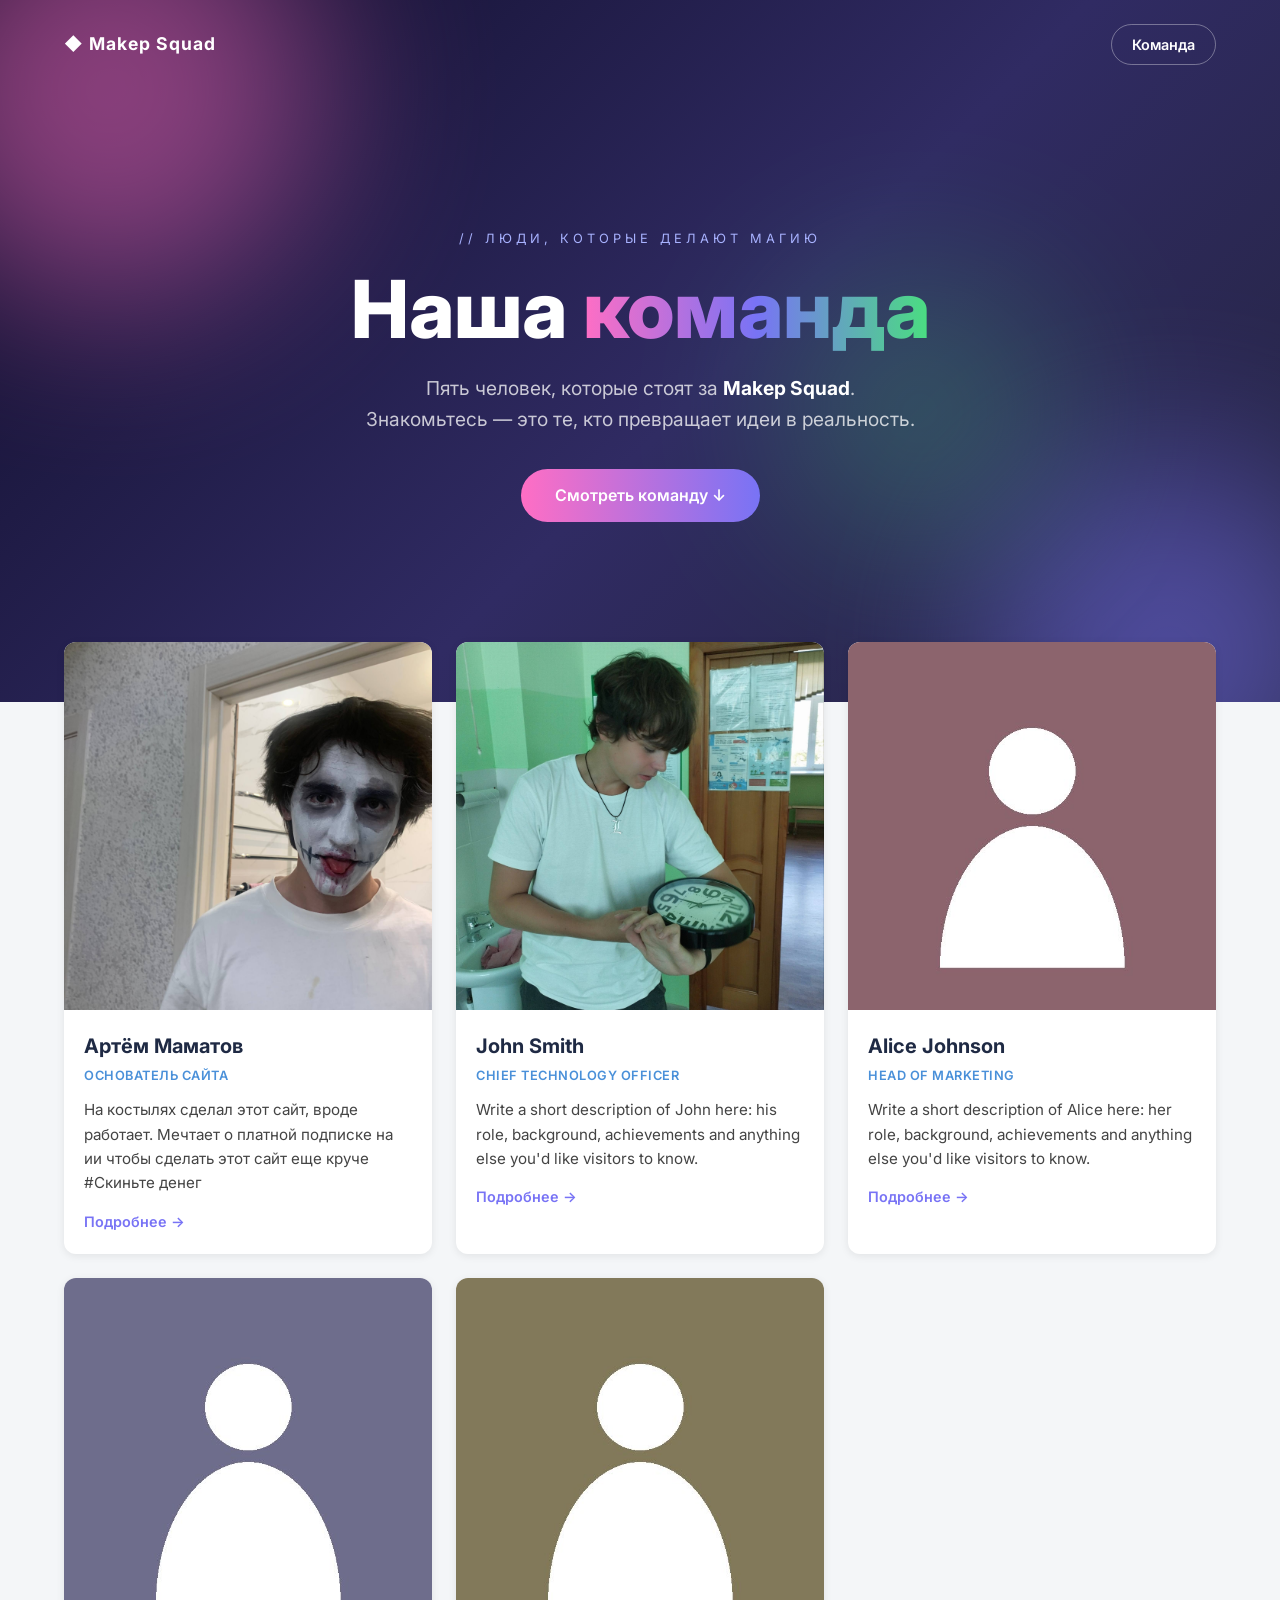
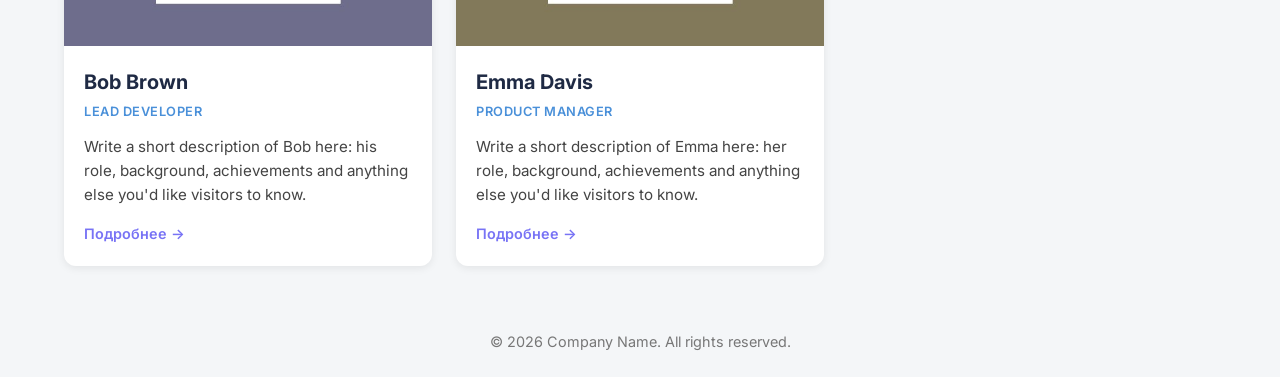
==== index.html @ 398e2180 "Update index.html" ====
<!DOCTYPE html>
<html lang="en">
<head>
  <meta charset="UTF-8" />
  <meta name="viewport" content="width=device-width, initial-scale=1.0" />

  <!-- EDIT: Page title shown in the browser tab -->
  <title>Our Team — MAKEP squad</title>
  <!-- /EDIT -->

  <!-- SEO & social-media preview (optional to edit) -->
  <meta name="description" content="Meet the team of Company Name — photos and descriptions of our 5 key people." />
  <meta property="og:title" content="Our Team — Company Name" />
  <meta property="og:description" content="Meet the team of Company Name." />
  <meta property="og:type" content="website" />
  <meta property="og:image" content="images/photo-1.jpg" />

  <!-- Modern web font (Inter) -->
  <link rel="preconnect" href="https://fonts.googleapis.com" />
  <link rel="preconnect" href="https://fonts.gstatic.com" crossorigin />
  <link href="https://fonts.googleapis.com/css2?family=Inter:wght@400;600;800&display=swap" rel="stylesheet" />

  <link rel="stylesheet" href="css/style.css" />
</head>
<body>

  <!-- ============================================================
       SITE HEADER (шапка сайта)
       ▼▼▼ EDIT HERE: logo, headings, tagline, buttons ▼▼▼
       ============================================================ -->
  <header class="hero">
    <nav class="hero-nav">
      <!-- EDIT: Logo text (short company name) -->
      <span class="logo">◆ <!-- EDIT: Logo -->Makep Squad<!-- /EDIT --></span>
      <!-- /EDIT -->
      <a class="hero-btn hero-btn-ghost" href="#team">Команда</a>
    </nav>

    <div class="hero-inner">
      <!-- EDIT: Small label above the title -->
      <p class="hero-kicker">// ЛЮДИ, КОТОРЫЕ ДЕЛАЮТ МАГИЮ</p>
      <!-- /EDIT -->

      <!-- EDIT: Main heading. Wrap a word in <em> for the gradient accent -->
      <h1 class="hero-title">Наша <em>команда</em></h1>
      <!-- /EDIT -->

      <!-- EDIT: Subtitle / tagline -->
      <p class="hero-subtitle">
        Пять человек, которые стоят за&nbsp;<strong><!-- EDIT: Company name -->Makep Squad<!-- /EDIT --></strong>.
        Знакомьтесь&nbsp;— это те, кто превращает идеи в&nbsp;реальность.
      </p>
      <!-- /EDIT -->

      <!-- EDIT: Button text and link (link "#team" scrolls to the cards) -->
      <a class="hero-btn" href="#team">Смотреть команду ↓</a>
      <!-- /EDIT -->
    </div>

    <!-- Decorative glow blobs (purely visual, safe to delete) -->
    <div class="blob blob-1"></div>
    <div class="blob blob-2"></div>
    <div class="blob blob-3"></div>
  </header>
  <!-- ▲▲▲ END OF EDITABLE AREA — HEADER ▲▲▲ -->

  <main class="team-grid" id="team">

    <!-- ============================================================
         PERSON CARD 1
         ▼▼▼ EDIT HERE: replace photo + text below ▼▼▼
         ============================================================ -->
    <a class="person-card card-link" href="team/person-1.html">
      <div class="photo-slot">
        <!-- EDIT: Replace the placeholder image path with your photo,
             e.g. src="images/jane.jpg". Keep it inside the images/ folder. -->
        <img src="images/ya.jpg" alt="Photo of artem" />
        <!-- /EDIT -->
      </div>
      <div class="info-slot">
        <!-- EDIT: Name -->
        <h2 class="name">Артём Маматов</h2>
        <!-- /EDIT -->
        <!-- EDIT: Job title -->
        <p class="role">Основатель сайта</p>
        <!-- /EDIT -->
        <!-- EDIT: Description (a few sentences about this person) -->
        <p class="description">
          На костылях сделал этот сайт, вроде работает. Мечтает о платной подписке на ии чтобы сделать этот сайт еще круче #Скиньте денег
        </p>
        <!-- /EDIT -->
        <span class="card-more">Подробнее →</span>
      </div>
    </a>
    <!-- ▲▲▲ END OF EDITABLE AREA — PERSON 1 ▲▲▲ -->

    <!-- ============================================================
         PERSON CARD 2
         ▼▼▼ EDIT HERE: replace photo + text below ▼▼▼
         ============================================================ -->
    <a class="person-card card-link" href="team/person-2.html">
      <div class="photo-slot">
        <!-- EDIT: Replace with your photo, e.g. src="images/john.jpg" -->
        <img src="images/mat.jpg" alt="Photo of Matvei" />
        <!-- /EDIT -->
      </div>
      <div class="info-slot">
        <!-- EDIT: Name -->
        <h2 class="name">John Smith</h2>
        <!-- /EDIT -->
        <!-- EDIT: Job title -->
        <p class="role">Chief Technology Officer</p>
        <!-- /EDIT -->
        <!-- EDIT: Description -->
        <p class="description">
          Write a short description of John here: his role, background,
          achievements and anything else you'd like visitors to know.
        </p>
        <!-- /EDIT -->
        <span class="card-more">Подробнее →</span>
      </div>
    </a>
    <!-- ▲▲▲ END OF EDITABLE AREA — PERSON 2 ▲▲▲ -->

    <!-- ============================================================
         PERSON CARD 3
         ▼▼▼ EDIT HERE: replace photo + text below ▼▼▼
         ============================================================ -->
    <a class="person-card card-link" href="team/person-3.html">
      <div class="photo-slot">
        <!-- EDIT: Replace with your photo, e.g. src="images/alice.jpg" -->
        <img src="images/photo-3.jpg" alt="Photo of Alice Johnson" />
        <!-- /EDIT -->
      </div>
      <div class="info-slot">
        <!-- EDIT: Name -->
        <h2 class="name">Alice Johnson</h2>
        <!-- /EDIT -->
        <!-- EDIT: Job title -->
        <p class="role">Head of Marketing</p>
        <!-- /EDIT -->
        <!-- EDIT: Description -->
        <p class="description">
          Write a short description of Alice here: her role, background,
          achievements and anything else you'd like visitors to know.
        </p>
        <!-- /EDIT -->
        <span class="card-more">Подробнее →</span>
      </div>
    </a>
    <!-- ▲▲▲ END OF EDITABLE AREA — PERSON 3 ▲▲▲ -->

    <!-- ============================================================
         PERSON CARD 4
         ▼▼▼ EDIT HERE: replace photo + text below ▼▼▼
         ============================================================ -->
    <a class="person-card card-link" href="team/person-4.html">
      <div class="photo-slot">
        <!-- EDIT: Replace with your photo, e.g. src="images/bob.jpg" -->
        <img src="images/photo-4.jpg" alt="Photo of Bob Brown" />
        <!-- /EDIT -->
      </div>
      <div class="info-slot">
        <!-- EDIT: Name -->
        <h2 class="name">Bob Brown</h2>
        <!-- /EDIT -->
        <!-- EDIT: Job title -->
        <p class="role">Lead Developer</p>
        <!-- /EDIT -->
        <!-- EDIT: Description -->
        <p class="description">
          Write a short description of Bob here: his role, background,
          achievements and anything else you'd like visitors to know.
        </p>
        <!-- /EDIT -->
        <span class="card-more">Подробнее →</span>
      </div>
    </a>
    <!-- ▲▲▲ END OF EDITABLE AREA — PERSON 4 ▲▲▲ -->

    <!-- ============================================================
         PERSON CARD 5
         ▼▼▼ EDIT HERE: replace photo + text below ▼▼▼
         ============================================================ -->
    <a class="person-card card-link" href="team/person-5.html">
      <div class="photo-slot">
        <!-- EDIT: Replace with your photo, e.g. src="images/emma.jpg" -->
        <img src="images/photo-5.jpg" alt="Photo of Emma Davis" />
        <!-- /EDIT -->
      </div>
      <div class="info-slot">
        <!-- EDIT: Name -->
        <h2 class="name">Emma Davis</h2>
        <!-- /EDIT -->
        <!-- EDIT: Job title -->
        <p class="role">Product Manager</p>
        <!-- /EDIT -->
        <!-- EDIT: Description -->
        <p class="description">
          Write a short description of Emma here: her role, background,
          achievements and anything else you'd like visitors to know.
        </p>
        <!-- /EDIT -->
        <span class="card-more">Подробнее →</span>
      </div>
    </a>
    <!-- ▲▲▲ END OF EDITABLE AREA — PERSON 5 ▲▲▲ -->

  </main>

  <footer class="site-footer">
    <p>&copy; 2026 <!-- EDIT: Company name -->Company Name<!-- /EDIT -->. All rights reserved.</p>
  </footer>

</body>
</html>
---- css/style.css ----
/* ===========================================
   Team page skeleton — styles
   You usually don't need to edit this file
   to add your photos and descriptions.
   =========================================== */

* { box-sizing: border-box; margin: 0; padding: 0; }

body {
  font-family: "Inter", "Segoe UI", Arial, sans-serif;
  background: #f4f6f8;
  color: #222;
  line-height: 1.6;
}

/* ===========================================
   HERO HEADER — новая креативная шапка
   (градиентный фон, светящиеся пятна, анимация)
   ▼▼▼ EDIT COLORS HERE ▼▼▼
   =========================================== */

.hero {
  position: relative;
  overflow: hidden;
  min-height: 78vh;
  display: flex;
  flex-direction: column;
  background: linear-gradient(135deg, #0f0c29 0%, #302b63 55%, #24243e 100%);
  color: #fff;
}

/* Навигация сверху: логотип + кнопка */
.hero-nav {
  position: relative;
  z-index: 3;
  display: flex;
  justify-content: space-between;
  align-items: center;
  padding: 24px clamp(20px, 5vw, 64px);
}

.logo {
  font-weight: 700;
  font-size: 1.1rem;
  letter-spacing: 1px;
}

/* Центральный блок */
.hero-inner {
  position: relative;
  z-index: 3;
  flex: 1;
  display: flex;
  flex-direction: column;
  justify-content: center;
  align-items: center;
  text-align: center;
  padding: 40px 20px 80px;
  max-width: 820px;
  margin: 0 auto;
}

/* Маленькая надпись над заголовком */
.hero-kicker {
  font-size: 0.8rem;
  letter-spacing: 4px;
  text-transform: uppercase;
  color: #a8b2ff;
  margin-bottom: 18px;
  animation: fadeUp 0.8s ease both;
}

/* Главный заголовок с градиентным словом */
.hero-title {
  font-size: clamp(2.6rem, 8vw, 5rem);
  line-height: 1.05;
  font-weight: 800;
  margin-bottom: 22px;
  animation: fadeUp 0.8s 0.15s ease both;
}

.hero-title em {
  font-style: normal;
  background: linear-gradient(90deg, #ff6ec4, #7873f5, #4ade80);
  -webkit-background-clip: text;
  background-clip: text;
  color: transparent;
}

/* Подзаголовок */
.hero-subtitle {
  font-size: clamp(1rem, 2.5vw, 1.2rem);
  color: rgba(255, 255, 255, 0.75);
  max-width: 560px;
  margin-bottom: 34px;
  animation: fadeUp 0.8s 0.3s ease both;
}

.hero-subtitle strong { color: #fff; }

/* Кнопки */
.hero-btn {
  display: inline-block;
  padding: 14px 34px;
  border-radius: 999px;
  background: linear-gradient(90deg, #ff6ec4, #7873f5);
  color: #fff;
  text-decoration: none;
  font-weight: 600;
  transition: transform 0.2s ease, box-shadow 0.2s ease;
  animation: fadeUp 0.8s 0.45s ease both;
}

.hero-btn:hover {
  transform: translateY(-3px);
  box-shadow: 0 10px 30px rgba(120, 115, 245, 0.45);
}

.hero-btn-ghost {
  padding: 8px 20px;
  background: transparent;
  border: 1px solid rgba(255, 255, 255, 0.35);
  animation: none;
  font-size: 0.9rem;
}

.hero-btn-ghost:hover {
  box-shadow: none;
  border-color: #fff;
}

/* Светящиеся размытые пятна на фоне */
.blob {
  position: absolute;
  border-radius: 50%;
  filter: blur(90px);
  opacity: 0.5;
  z-index: 1;
  animation: float 9s ease-in-out infinite alternate;
}

.blob-1 { width: 420px; height: 420px; background: #ff6ec4; top: -120px; left: -100px; }
.blob-2 { width: 380px; height: 380px; background: #7873f5; bottom: -140px; right: -80px; animation-delay: -3s; }
.blob-3 { width: 260px; height: 260px; background: #4ade80; top: 40%; right: 18%; opacity: 0.28; animation-delay: -6s; }

@keyframes float {
  from { transform: translate(0, 0) scale(1); }
  to   { transform: translate(40px, -30px) scale(1.15); }
}

@keyframes fadeUp {
  from { opacity: 0; transform: translateY(24px); }
  to   { opacity: 1; transform: translateY(0); }
}

/* Плавная прокрутка по кнопке "Смотреть команду" */
html { scroll-behavior: smooth; }

/* ▲▲▲ END OF HEADER STYLES ▲▲▲ */

/* Сетка карточек. Отрицательный отступ сверху "наезжает" на шапку —
   так карточки выглядят как единый дизайн с hero-блоком */
.team-grid {
  display: grid;
  grid-template-columns: repeat(auto-fit, minmax(280px, 1fr));
  gap: 24px;
  max-width: 1200px;
  margin: -60px auto 40px;
  padding: 0 24px;
  position: relative;
  z-index: 4;
}
@media (max-width: 640px) {
  .team-grid { margin-top: 32px; }
}

.person-card {
  background: #fff;
  border-radius: 12px;
  overflow: hidden;
  box-shadow: 0 2px 8px rgba(0, 0, 0, 0.08);
  display: flex;
  flex-direction: column;
}

/* Photo area — your image will be cropped to a square automatically */
.photo-slot {
  width: 100%;
  aspect-ratio: 1 / 1;
  background: #dfe4ea;
}

.photo-slot img {
  width: 100%;
  height: 100%;
  object-fit: cover;
  display: block;
}

.info-slot { padding: 20px; }

.name { font-size: 1.25rem; color: #1f2a44; }

.role {
  font-weight: 600;
  color: #4a90d9;
  margin: 4px 0 12px;
  text-transform: uppercase;
  font-size: 0.8rem;
  letter-spacing: 0.5px;
}

.description { font-size: 0.95rem; color: #444; }

.site-footer {
  text-align: center;
  padding: 24px;
  color: #777;
  font-size: 0.9rem;
}

/* Smooth hover effect on cards */
.person-card { transition: transform 0.2s ease, box-shadow 0.2s ease; }
.person-card:hover {
  transform: translateY(-4px);
  box-shadow: 0 6px 18px rgba(0, 0, 0, 0.12);
}

/* Small screens: single column, tighter spacing */
@media (max-width: 480px) {
  .hero { min-height: 60vh; }
  .team-grid { gap: 16px; padding: 0 12px; margin: 24px auto; }
}

/* ============================================================
   CLICKABLE CARDS (main page)
   ============================================================ */
a.card-link { display: block; text-decoration: none; color: inherit; cursor: pointer; }
.card-more {
  display: inline-block;
  margin-top: 14px;
  font-weight: 600;
  font-size: 0.9rem;
  color: #7873f5;
}
a.card-link:hover .card-more { color: #ff6ec4; }

/* ============================================================
   PERSON SUBPAGES (team/person-N.html)
   ============================================================ */
.subpage { background: #f6f7fb; }

.sub-nav {
  display: flex;
  justify-content: space-between;
  align-items: center;
  padding: 18px 28px;
  background: rgba(15, 12, 41, 0.95);
}
.sub-nav .logo { color: #fff; font-weight: 800; letter-spacing: 0.5px; }
.sub-nav .hero-btn-ghost { padding: 8px 20px; font-size: 0.9rem; }

.person-hero {
  position: relative;
  overflow: hidden;
  color: #fff;
  padding: 70px 24px 90px;
  background: linear-gradient(135deg, #0f0c29 0%, #302b63 50%, #24243e 100%);
}
.person-hero-inner {
  position: relative;
  z-index: 1;
  max-width: 900px;
  margin: 0 auto;
  display: flex;
  gap: 44px;
  align-items: center;
  flex-wrap: wrap;
  justify-content: center;
}
.person-hero-photo img {
  width: 240px;
  height: 240px;
  object-fit: cover;
  border-radius: 24px;
  box-shadow: 0 18px 50px rgba(0, 0, 0, 0.45);
  border: 3px solid rgba(255, 255, 255, 0.18);
}
.person-hero-info { flex: 1; min-width: 280px; }
.person-name {
  font-size: clamp(2rem, 5vw, 3.2rem);
  font-weight: 800;
  line-height: 1.15;
  margin-bottom: 6px;
}
.person-name em {
  font-style: normal;
  background: linear-gradient(90deg, #ff6ec4, #7873f5, #4facfe);
  -webkit-background-clip: text;
  background-clip: text;
  color: transparent;
}
.person-hero-info .role { color: #ffd6ec; }
.person-tagline { color: rgba(255, 255, 255, 0.8); margin-top: 10px; font-size: 1.05rem; }

.person-main {
  max-width: 900px;
  margin: -40px auto 60px;
  padding: 0 24px;
  position: relative;
  z-index: 2;
}
.bio-block, .gallery-block, .other-team {
  background: #fff;
  border-radius: 18px;
  padding: 34px 36px;
  margin-bottom: 28px;
  box-shadow: 0 8px 28px rgba(28, 35, 51, 0.10);
}
.section-title {
  font-size: 1.4rem;
  font-weight: 800;
  margin-bottom: 18px;
}
.section-title::after {
  content: "";
  display: block;
  width: 56px;
  height: 4px;
  border-radius: 4px;
  margin-top: 8px;
  background: linear-gradient(90deg, #ff6ec4, #7873f5);
}
.bio-block p { color: #4a5468; margin-bottom: 14px; }
.bio-block p:last-child { margin-bottom: 0; }

.gallery-grid {
  display: grid;
  grid-template-columns: repeat(auto-fit, minmax(220px, 1fr));
  gap: 18px;
}
.gallery-item { margin: 0; }
.gallery-item img {
  width: 100%;
  aspect-ratio: 4 / 3;
  object-fit: cover;
  border-radius: 12px;
  display: block;
  transition: transform 0.25s ease;
}
.gallery-item img:hover { transform: scale(1.03); }
.gallery-item figcaption {
  margin-top: 8px;
  font-size: 0.85rem;
  color: #8a93a6;
  text-align: center;
}

.mini-grid {
  display: grid;
  grid-template-columns: repeat(auto-fit, minmax(150px, 1fr));
  gap: 16px;
}
.mini-card {
  display: block;
  text-decoration: none;
  color: #1c2333;
  background: #f6f7fb;
  border-radius: 14px;
  padding: 14px;
  text-align: center;
  font-weight: 600;
  transition: transform 0.2s ease, box-shadow 0.2s ease;
}
.mini-card:hover {
  transform: translateY(-4px);
  box-shadow: 0 10px 24px rgba(120, 115, 245, 0.25);
}
.mini-card img {
  width: 84px;
  height: 84px;
  border-radius: 50%;
  object-fit: cover;
  display: block;
  margin: 0 auto 10px;
  border: 3px solid #fff;
  box-shadow: 0 4px 12px rgba(0, 0, 0, 0.12);
}
.back-line { text-align: center; margin-top: 22px; }
.back-line a { color: #7873f5; font-weight: 600; text-decoration: none; }
.back-line a:hover { text-decoration: underline; }

@media (max-width: 640px) {
  .person-hero { padding: 48px 18px 70px; text-align: center; }
  .person-hero-photo img { width: 180px; height: 180px; }
  .bio-block, .gallery-block, .other-team { padding: 24px 20px; }
}
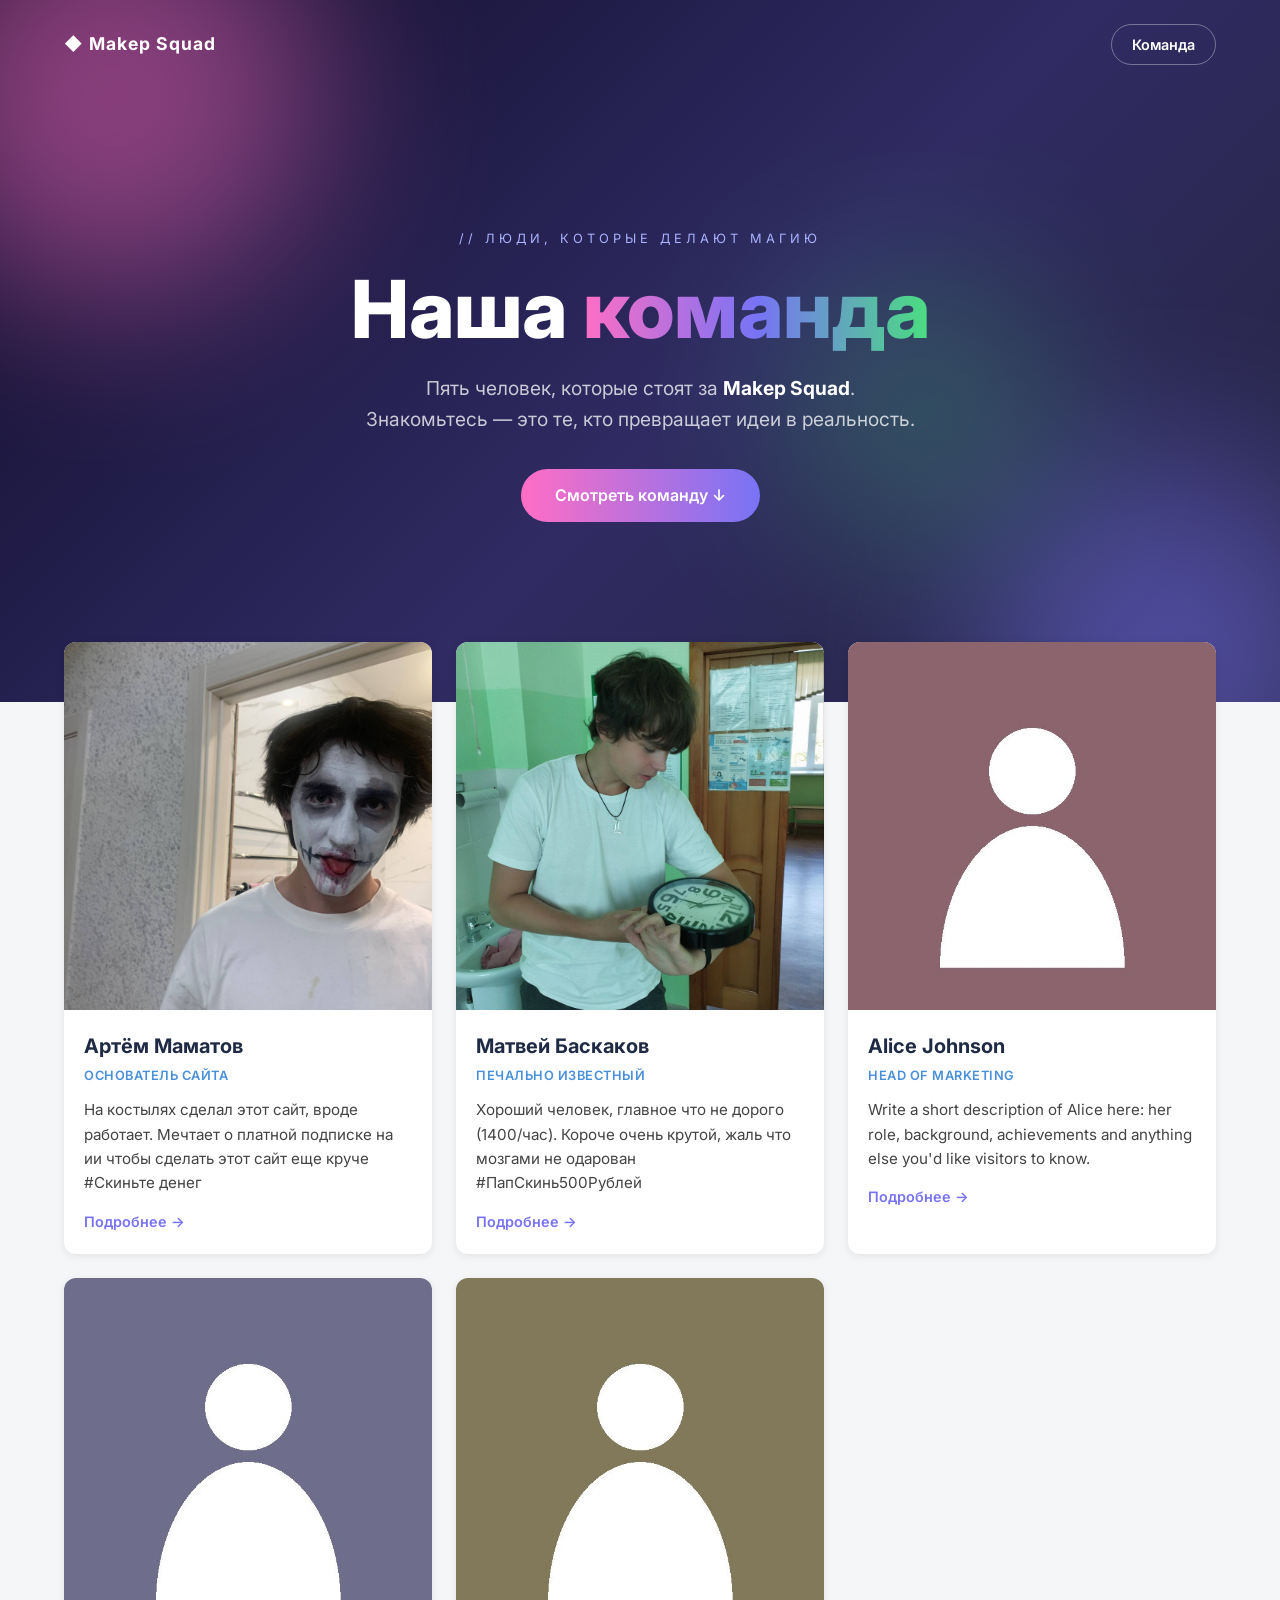
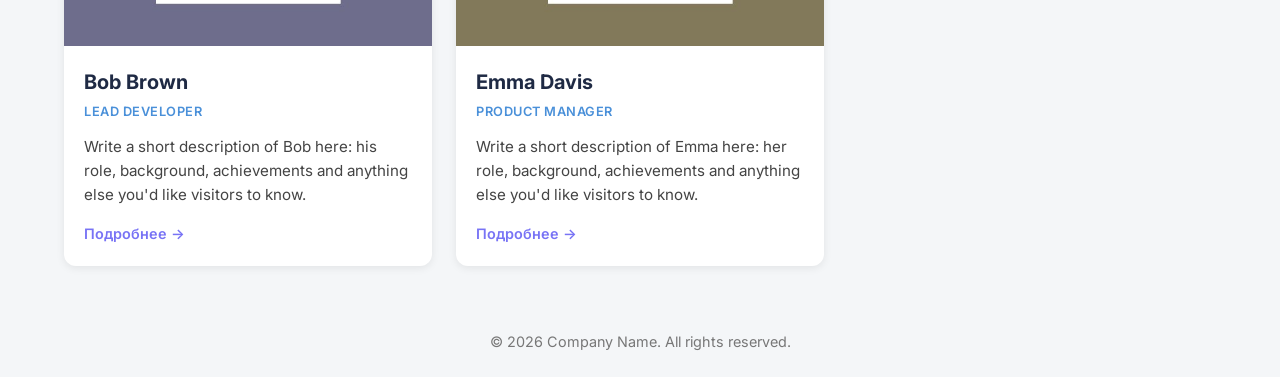
==== commit 9467f0fd: "Update index.html" ====
--- a/index.html
+++ b/index.html
@@ -106,15 +106,14 @@
       </div>
       <div class="info-slot">
         <!-- EDIT: Name -->
-        <h2 class="name">John Smith</h2>
-        <!-- /EDIT -->
-        <!-- EDIT: Job title -->
-        <p class="role">Chief Technology Officer</p>
-        <!-- /EDIT -->
-        <!-- EDIT: Description -->
-        <p class="description">
-          Write a short description of John here: his role, background,
-          achievements and anything else you'd like visitors to know.
+        <h2 class="name">Матвей Баскаков</h2>
+        <!-- /EDIT -->
+        <!-- EDIT: Job title -->
+        <p class="role">Печально известный</p>
+        <!-- /EDIT -->
+        <!-- EDIT: Description -->
+        <p class="description">
+          Хороший человек, главное что не дорого (1400/час). Короче очень крутой, жаль что мозгами не одарован #ПапСкинь500Рублей
         </p>
         <!-- /EDIT -->
         <span class="card-more">Подробнее →</span>
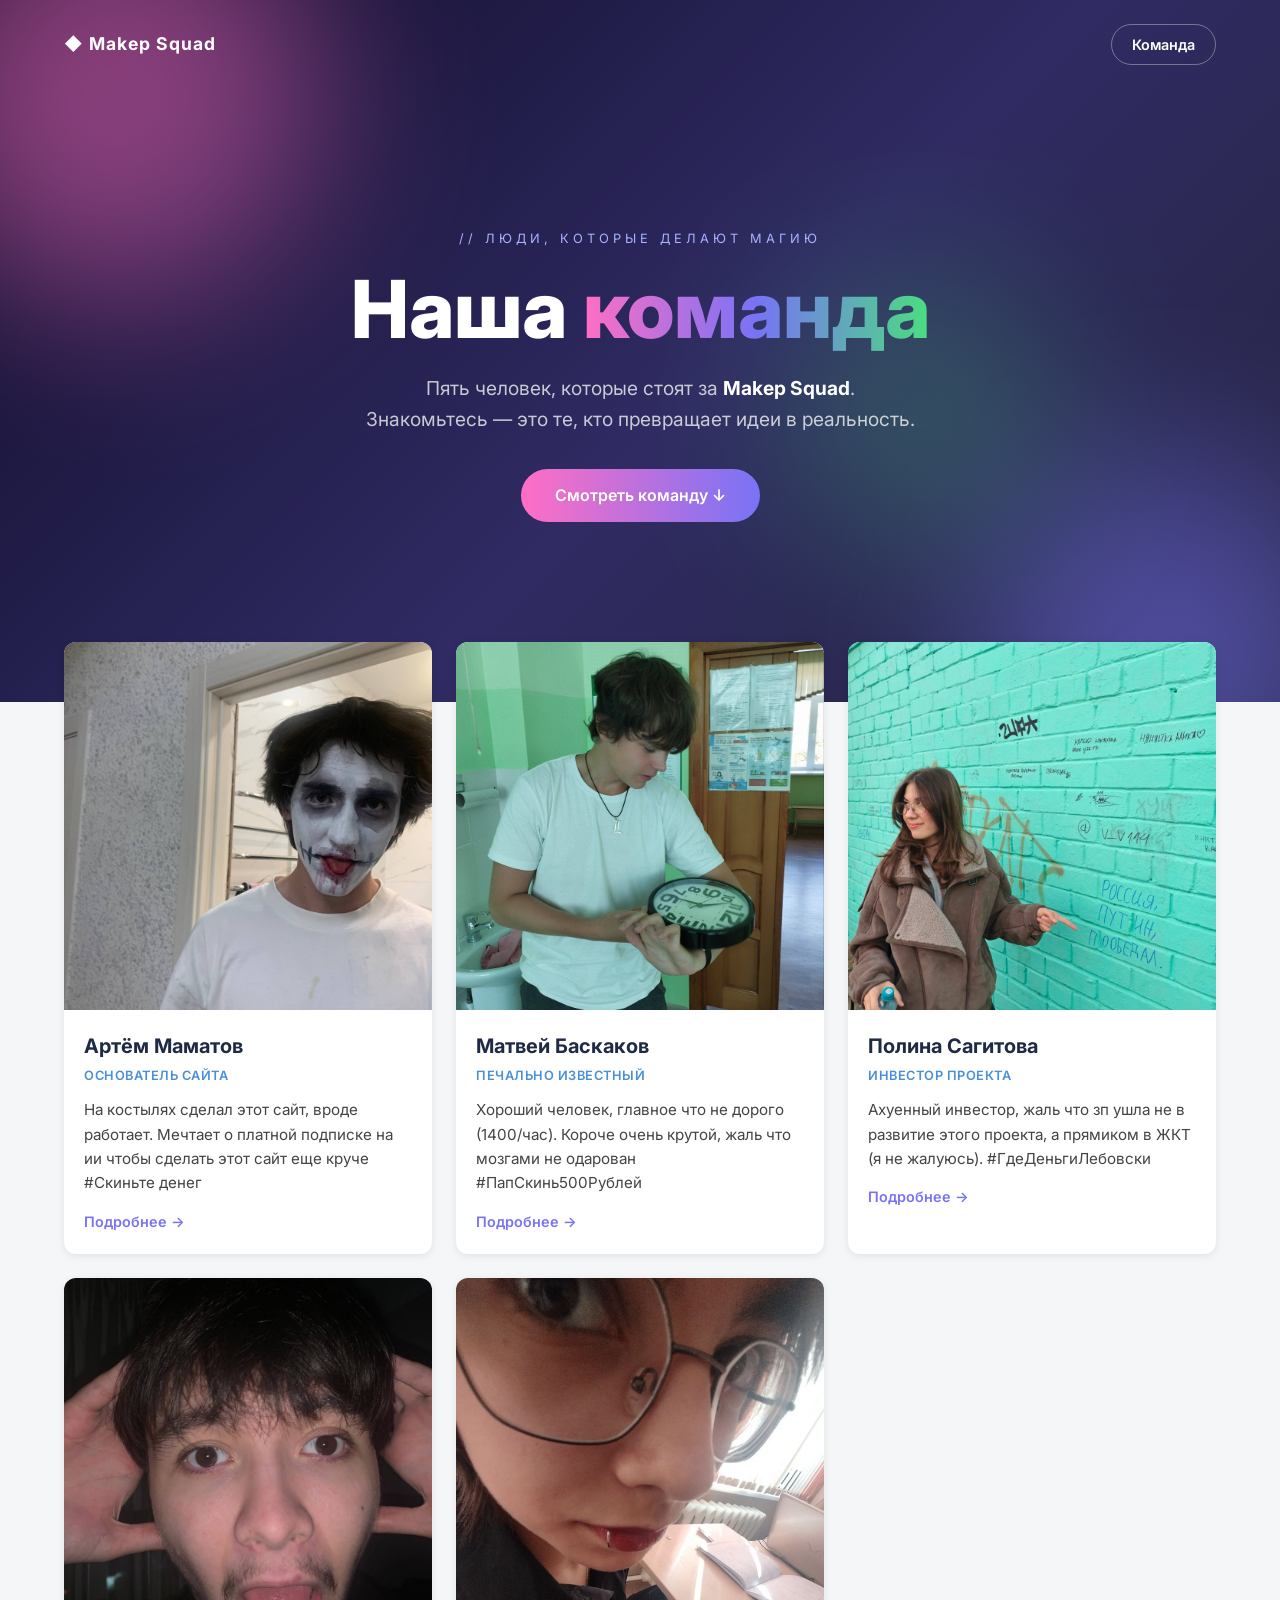
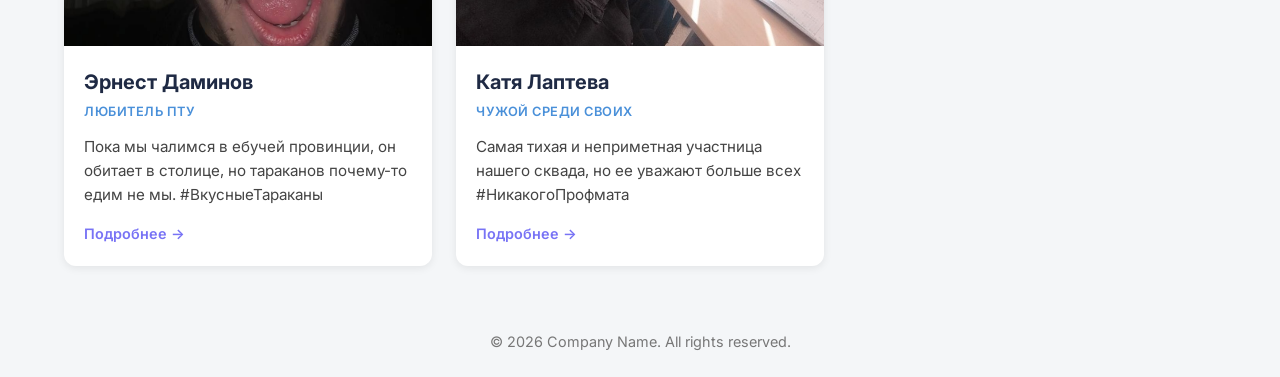
==== commit a3d41a80: "Update index.html" ====
--- a/index.html
+++ b/index.html
@@ -128,20 +128,19 @@
     <a class="person-card card-link" href="team/person-3.html">
       <div class="photo-slot">
         <!-- EDIT: Replace with your photo, e.g. src="images/alice.jpg" -->
-        <img src="images/photo-3.jpg" alt="Photo of Alice Johnson" />
-        <!-- /EDIT -->
-      </div>
-      <div class="info-slot">
-        <!-- EDIT: Name -->
-        <h2 class="name">Alice Johnson</h2>
-        <!-- /EDIT -->
-        <!-- EDIT: Job title -->
-        <p class="role">Head of Marketing</p>
-        <!-- /EDIT -->
-        <!-- EDIT: Description -->
-        <p class="description">
-          Write a short description of Alice here: her role, background,
-          achievements and anything else you'd like visitors to know.
+        <img src="images/Pol.jpg" alt="Photo of pol" />
+        <!-- /EDIT -->
+      </div>
+      <div class="info-slot">
+        <!-- EDIT: Name -->
+        <h2 class="name">Полина Сагитова</h2>
+        <!-- /EDIT -->
+        <!-- EDIT: Job title -->
+        <p class="role">Инвестор проекта</p>
+        <!-- /EDIT -->
+        <!-- EDIT: Description -->
+        <p class="description">
+          Ахуенный инвестор, жаль что зп ушла не в развитие этого проекта, а прямиком в ЖКТ (я не жалуюсь). #ГдеДеньгиЛебовски
         </p>
         <!-- /EDIT -->
         <span class="card-more">Подробнее →</span>
@@ -156,20 +155,19 @@
     <a class="person-card card-link" href="team/person-4.html">
       <div class="photo-slot">
         <!-- EDIT: Replace with your photo, e.g. src="images/bob.jpg" -->
-        <img src="images/photo-4.jpg" alt="Photo of Bob Brown" />
-        <!-- /EDIT -->
-      </div>
-      <div class="info-slot">
-        <!-- EDIT: Name -->
-        <h2 class="name">Bob Brown</h2>
-        <!-- /EDIT -->
-        <!-- EDIT: Job title -->
-        <p class="role">Lead Developer</p>
-        <!-- /EDIT -->
-        <!-- EDIT: Description -->
-        <p class="description">
-          Write a short description of Bob here: his role, background,
-          achievements and anything else you'd like visitors to know.
+        <img src="images/ern.jpg" alt="Photo of ern" />
+        <!-- /EDIT -->
+      </div>
+      <div class="info-slot">
+        <!-- EDIT: Name -->
+        <h2 class="name">Эрнест Даминов</h2>
+        <!-- /EDIT -->
+        <!-- EDIT: Job title -->
+        <p class="role">Любитель ПТУ</p>
+        <!-- /EDIT -->
+        <!-- EDIT: Description -->
+        <p class="description">
+          Пока мы чалимся в ебучей провинции, он обитает в столице, но тараканов почему-то едим не мы. #ВкусныеТараканы
         </p>
         <!-- /EDIT -->
         <span class="card-more">Подробнее →</span>
@@ -184,20 +182,19 @@
     <a class="person-card card-link" href="team/person-5.html">
       <div class="photo-slot">
         <!-- EDIT: Replace with your photo, e.g. src="images/emma.jpg" -->
-        <img src="images/photo-5.jpg" alt="Photo of Emma Davis" />
-        <!-- /EDIT -->
-      </div>
-      <div class="info-slot">
-        <!-- EDIT: Name -->
-        <h2 class="name">Emma Davis</h2>
-        <!-- /EDIT -->
-        <!-- EDIT: Job title -->
-        <p class="role">Product Manager</p>
-        <!-- /EDIT -->
-        <!-- EDIT: Description -->
-        <p class="description">
-          Write a short description of Emma here: her role, background,
-          achievements and anything else you'd like visitors to know.
+        <img src="images/kate.jpg" alt="Photo of Kate" />
+        <!-- /EDIT -->
+      </div>
+      <div class="info-slot">
+        <!-- EDIT: Name -->
+        <h2 class="name">Катя Лаптева</h2>
+        <!-- /EDIT -->
+        <!-- EDIT: Job title -->
+        <p class="role">Чужой среди своих</p>
+        <!-- /EDIT -->
+        <!-- EDIT: Description -->
+        <p class="description">
+          Самая тихая и неприметная участница нашего сквада, но ее уважают больше всех #НикакогоПрофмата
         </p>
         <!-- /EDIT -->
         <span class="card-more">Подробнее →</span>
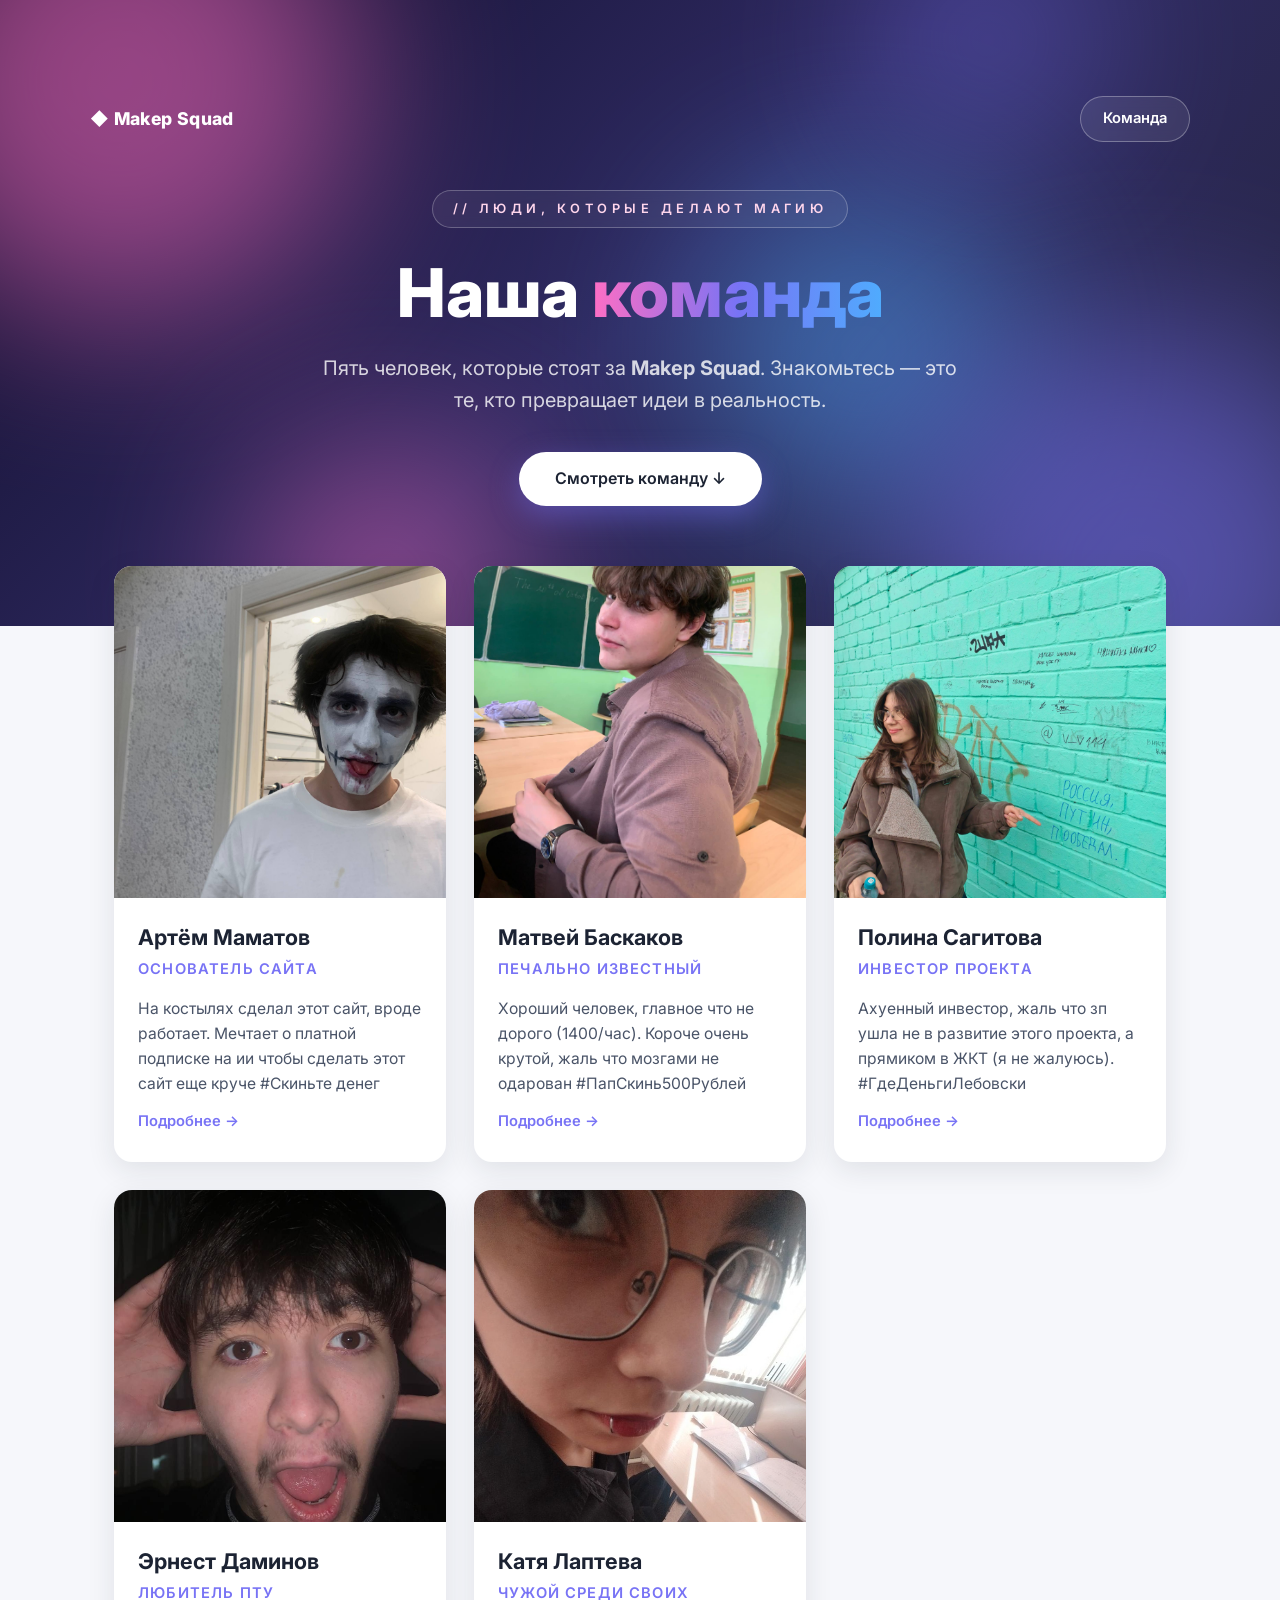
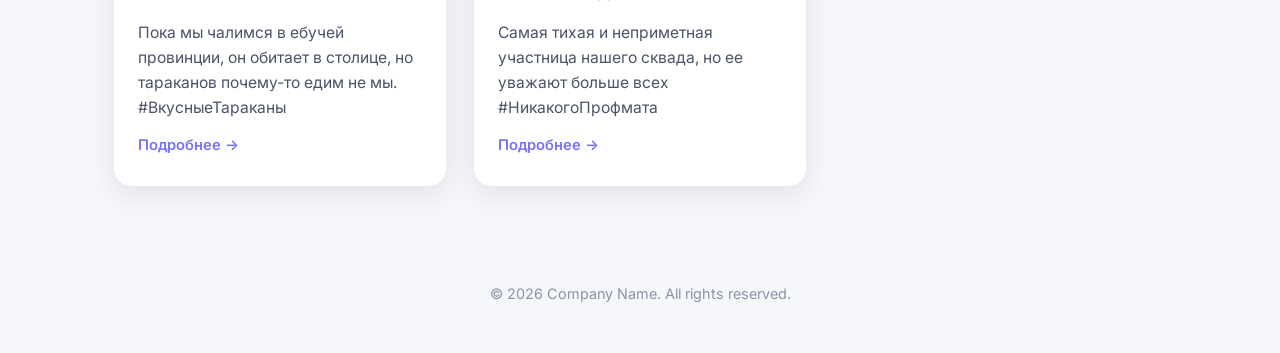
==== commit 0c601a8c: "task snapshot 0dbe2e5d-fbf0-4a0a-9baf-c5ce080a74a2" ====
--- a/index.html
+++ b/index.html
@@ -1,5 +1,5 @@
 <!DOCTYPE html>
-<html lang="en">
+<html lang="ru">
 <head>
   <meta charset="UTF-8" />
   <meta name="viewport" content="width=device-width, initial-scale=1.0" />
@@ -101,7 +101,7 @@
     <a class="person-card card-link" href="team/person-2.html">
       <div class="photo-slot">
         <!-- EDIT: Replace with your photo, e.g. src="images/john.jpg" -->
-        <img src="images/mat.jpg" alt="Photo of Matvei" />
+        <img src="images/matvei.jpg" alt="Photo of Matvei" />
         <!-- /EDIT -->
       </div>
       <div class="info-slot">
--- a/css/style.css
+++ b/css/style.css
@@ -1,397 +1,262 @@
-/* ===========================================
-   Team page skeleton — styles
-   You usually don't need to edit this file
-   to add your photos and descriptions.
-   =========================================== */
+/* ============================================================
+   TEAM PAGE STYLES  —  new hero header + cards
+   ============================================================ */
 
 * { box-sizing: border-box; margin: 0; padding: 0; }
 
 body {
-  font-family: "Inter", "Segoe UI", Arial, sans-serif;
-  background: #f4f6f8;
-  color: #222;
+  font-family: "Inter", system-ui, -apple-system, "Segoe UI", Roboto, sans-serif;
+  background: #f6f7fb;
+  color: #1c2333;
   line-height: 1.6;
 }
 
-/* ===========================================
-   HERO HEADER — новая креативная шапка
-   (градиентный фон, светящиеся пятна, анимация)
-   ▼▼▼ EDIT COLORS HERE ▼▼▼
-   =========================================== */
-
+/* ---------- HERO HEADER (creative) ---------- */
 .hero {
   position: relative;
   overflow: hidden;
-  min-height: 78vh;
-  display: flex;
-  flex-direction: column;
-  background: linear-gradient(135deg, #0f0c29 0%, #302b63 55%, #24243e 100%);
+  padding: 96px 24px 120px;
+  text-align: center;
   color: #fff;
-}
-
-/* Навигация сверху: логотип + кнопка */
-.hero-nav {
-  position: relative;
-  z-index: 3;
-  display: flex;
-  justify-content: space-between;
-  align-items: center;
-  padding: 24px clamp(20px, 5vw, 64px);
-}
-
-.logo {
-  font-weight: 700;
-  font-size: 1.1rem;
-  letter-spacing: 1px;
-}
-
-/* Центральный блок */
-.hero-inner {
-  position: relative;
-  z-index: 3;
-  flex: 1;
-  display: flex;
-  flex-direction: column;
-  justify-content: center;
-  align-items: center;
-  text-align: center;
-  padding: 40px 20px 80px;
-  max-width: 820px;
-  margin: 0 auto;
-}
-
-/* Маленькая надпись над заголовком */
-.hero-kicker {
-  font-size: 0.8rem;
-  letter-spacing: 4px;
-  text-transform: uppercase;
-  color: #a8b2ff;
-  margin-bottom: 18px;
-  animation: fadeUp 0.8s ease both;
-}
-
-/* Главный заголовок с градиентным словом */
-.hero-title {
-  font-size: clamp(2.6rem, 8vw, 5rem);
-  line-height: 1.05;
-  font-weight: 800;
-  margin-bottom: 22px;
-  animation: fadeUp 0.8s 0.15s ease both;
-}
-
-.hero-title em {
-  font-style: normal;
-  background: linear-gradient(90deg, #ff6ec4, #7873f5, #4ade80);
-  -webkit-background-clip: text;
-  background-clip: text;
-  color: transparent;
-}
-
-/* Подзаголовок */
-.hero-subtitle {
-  font-size: clamp(1rem, 2.5vw, 1.2rem);
-  color: rgba(255, 255, 255, 0.75);
-  max-width: 560px;
-  margin-bottom: 34px;
-  animation: fadeUp 0.8s 0.3s ease both;
-}
-
-.hero-subtitle strong { color: #fff; }
-
-/* Кнопки */
-.hero-btn {
-  display: inline-block;
-  padding: 14px 34px;
-  border-radius: 999px;
-  background: linear-gradient(90deg, #ff6ec4, #7873f5);
-  color: #fff;
-  text-decoration: none;
-  font-weight: 600;
-  transition: transform 0.2s ease, box-shadow 0.2s ease;
-  animation: fadeUp 0.8s 0.45s ease both;
-}
-
-.hero-btn:hover {
-  transform: translateY(-3px);
-  box-shadow: 0 10px 30px rgba(120, 115, 245, 0.45);
-}
-
-.hero-btn-ghost {
-  padding: 8px 20px;
-  background: transparent;
-  border: 1px solid rgba(255, 255, 255, 0.35);
-  animation: none;
-  font-size: 0.9rem;
-}
-
-.hero-btn-ghost:hover {
-  box-shadow: none;
-  border-color: #fff;
-}
-
-/* Светящиеся размытые пятна на фоне */
-.blob {
+  background: linear-gradient(135deg, #0f0c29 0%, #302b63 50%, #24243e 100%);
+}
+
+/* soft glowing blobs */
+.hero::before,
+.hero::after {
+  content: "";
   position: absolute;
+  width: 480px;
+  height: 480px;
   border-radius: 50%;
   filter: blur(90px);
-  opacity: 0.5;
-  z-index: 1;
-  animation: float 9s ease-in-out infinite alternate;
-}
-
-.blob-1 { width: 420px; height: 420px; background: #ff6ec4; top: -120px; left: -100px; }
-.blob-2 { width: 380px; height: 380px; background: #7873f5; bottom: -140px; right: -80px; animation-delay: -3s; }
-.blob-3 { width: 260px; height: 260px; background: #4ade80; top: 40%; right: 18%; opacity: 0.28; animation-delay: -6s; }
+  opacity: .55;
+  animation: float 12s ease-in-out infinite alternate;
+}
+.hero::before { background: #ff6ec4; top: -160px; left: -120px; }
+.hero::after  { background: #7873f5; bottom: -180px; right: -100px; animation-delay: -6s; }
 
 @keyframes float {
-  from { transform: translate(0, 0) scale(1); }
-  to   { transform: translate(40px, -30px) scale(1.15); }
-}
-
-@keyframes fadeUp {
-  from { opacity: 0; transform: translateY(24px); }
-  to   { opacity: 1; transform: translateY(0); }
-}
-
-/* Плавная прокрутка по кнопке "Смотреть команду" */
-html { scroll-behavior: smooth; }
-
-/* ▲▲▲ END OF HEADER STYLES ▲▲▲ */
-
-/* Сетка карточек. Отрицательный отступ сверху "наезжает" на шапку —
-   так карточки выглядят как единый дизайн с hero-блоком */
-.team-grid {
-  display: grid;
-  grid-template-columns: repeat(auto-fit, minmax(280px, 1fr));
-  gap: 24px;
-  max-width: 1200px;
-  margin: -60px auto 40px;
-  padding: 0 24px;
-  position: relative;
-  z-index: 4;
-}
-@media (max-width: 640px) {
-  .team-grid { margin-top: 32px; }
-}
-
-.person-card {
-  background: #fff;
-  border-radius: 12px;
-  overflow: hidden;
-  box-shadow: 0 2px 8px rgba(0, 0, 0, 0.08);
-  display: flex;
-  flex-direction: column;
-}
-
-/* Photo area — your image will be cropped to a square automatically */
-.photo-slot {
-  width: 100%;
-  aspect-ratio: 1 / 1;
-  background: #dfe4ea;
-}
-
-.photo-slot img {
-  width: 100%;
-  height: 100%;
-  object-fit: cover;
-  display: block;
-}
-
-.info-slot { padding: 20px; }
-
-.name { font-size: 1.25rem; color: #1f2a44; }
-
-.role {
-  font-weight: 600;
-  color: #4a90d9;
-  margin: 4px 0 12px;
+  from { transform: translateY(0) scale(1); }
+  to   { transform: translateY(60px) scale(1.15); }
+}
+
+.hero-inner { position: relative; z-index: 1; max-width: 820px; margin: 0 auto; }
+
+.hero-kicker {
+  display: inline-block;
+  letter-spacing: .35em;
   text-transform: uppercase;
-  font-size: 0.8rem;
-  letter-spacing: 0.5px;
-}
-
-.description { font-size: 0.95rem; color: #444; }
-
-.site-footer {
-  text-align: center;
-  padding: 24px;
-  color: #777;
-  font-size: 0.9rem;
-}
-
-/* Smooth hover effect on cards */
-.person-card { transition: transform 0.2s ease, box-shadow 0.2s ease; }
-.person-card:hover {
-  transform: translateY(-4px);
-  box-shadow: 0 6px 18px rgba(0, 0, 0, 0.12);
-}
-
-/* Small screens: single column, tighter spacing */
-@media (max-width: 480px) {
-  .hero { min-height: 60vh; }
-  .team-grid { gap: 16px; padding: 0 12px; margin: 24px auto; }
-}
-
-/* ============================================================
-   CLICKABLE CARDS (main page)
-   ============================================================ */
-a.card-link { display: block; text-decoration: none; color: inherit; cursor: pointer; }
-.card-more {
-  display: inline-block;
-  margin-top: 14px;
-  font-weight: 600;
-  font-size: 0.9rem;
-  color: #7873f5;
-}
-a.card-link:hover .card-more { color: #ff6ec4; }
-
-/* ============================================================
-   PERSON SUBPAGES (team/person-N.html)
-   ============================================================ */
-.subpage { background: #f6f7fb; }
-
-.sub-nav {
-  display: flex;
-  justify-content: space-between;
-  align-items: center;
-  padding: 18px 28px;
-  background: rgba(15, 12, 41, 0.95);
-}
-.sub-nav .logo { color: #fff; font-weight: 800; letter-spacing: 0.5px; }
-.sub-nav .hero-btn-ghost { padding: 8px 20px; font-size: 0.9rem; }
-
-.person-hero {
-  position: relative;
-  overflow: hidden;
-  color: #fff;
-  padding: 70px 24px 90px;
-  background: linear-gradient(135deg, #0f0c29 0%, #302b63 50%, #24243e 100%);
-}
-.person-hero-inner {
-  position: relative;
-  z-index: 1;
-  max-width: 900px;
-  margin: 0 auto;
-  display: flex;
-  gap: 44px;
-  align-items: center;
-  flex-wrap: wrap;
-  justify-content: center;
-}
-.person-hero-photo img {
-  width: 240px;
-  height: 240px;
-  object-fit: cover;
-  border-radius: 24px;
-  box-shadow: 0 18px 50px rgba(0, 0, 0, 0.45);
-  border: 3px solid rgba(255, 255, 255, 0.18);
-}
-.person-hero-info { flex: 1; min-width: 280px; }
-.person-name {
-  font-size: clamp(2rem, 5vw, 3.2rem);
+  font-size: .8rem;
+  font-weight: 600;
+  color: #ffd6ec;
+  border: 1px solid rgba(255,255,255,.25);
+  border-radius: 999px;
+  padding: 8px 20px;
+  margin-bottom: 28px;
+  backdrop-filter: blur(6px);
+  background: rgba(255,255,255,.06);
+}
+
+.hero-title {
+  font-size: clamp(2.4rem, 6vw, 4.2rem);
   font-weight: 800;
-  line-height: 1.15;
-  margin-bottom: 6px;
-}
-.person-name em {
+  line-height: 1.1;
+  margin-bottom: 22px;
+}
+.hero-title em {
   font-style: normal;
   background: linear-gradient(90deg, #ff6ec4, #7873f5, #4facfe);
   -webkit-background-clip: text;
   background-clip: text;
   color: transparent;
 }
-.person-hero-info .role { color: #ffd6ec; }
-.person-tagline { color: rgba(255, 255, 255, 0.8); margin-top: 10px; font-size: 1.05rem; }
-
-.person-main {
-  max-width: 900px;
-  margin: -40px auto 60px;
-  padding: 0 24px;
-  position: relative;
-  z-index: 2;
-}
-.bio-block, .gallery-block, .other-team {
-  background: #fff;
-  border-radius: 18px;
-  padding: 34px 36px;
-  margin-bottom: 28px;
-  box-shadow: 0 8px 28px rgba(28, 35, 51, 0.10);
-}
-.section-title {
-  font-size: 1.4rem;
-  font-weight: 800;
-  margin-bottom: 18px;
-}
-.section-title::after {
-  content: "";
-  display: block;
-  width: 56px;
-  height: 4px;
-  border-radius: 4px;
-  margin-top: 8px;
-  background: linear-gradient(90deg, #ff6ec4, #7873f5);
-}
-.bio-block p { color: #4a5468; margin-bottom: 14px; }
-.bio-block p:last-child { margin-bottom: 0; }
-
-.gallery-grid {
-  display: grid;
-  grid-template-columns: repeat(auto-fit, minmax(220px, 1fr));
-  gap: 18px;
-}
-.gallery-item { margin: 0; }
-.gallery-item img {
-  width: 100%;
-  aspect-ratio: 4 / 3;
-  object-fit: cover;
-  border-radius: 12px;
-  display: block;
-  transition: transform 0.25s ease;
-}
-.gallery-item img:hover { transform: scale(1.03); }
-.gallery-item figcaption {
-  margin-top: 8px;
-  font-size: 0.85rem;
-  color: #8a93a6;
-  text-align: center;
-}
-
-.mini-grid {
-  display: grid;
-  grid-template-columns: repeat(auto-fit, minmax(150px, 1fr));
-  gap: 16px;
-}
-.mini-card {
-  display: block;
+
+.hero-subtitle {
+  font-size: clamp(1rem, 2.2vw, 1.25rem);
+  color: rgba(255,255,255,.8);
+  max-width: 640px;
+  margin: 0 auto 36px;
+}
+
+.hero-btn {
+  display: inline-block;
+  padding: 14px 36px;
+  border-radius: 999px;
+  font-weight: 600;
   text-decoration: none;
   color: #1c2333;
-  background: #f6f7fb;
-  border-radius: 14px;
-  padding: 14px;
-  text-align: center;
-  font-weight: 600;
-  transition: transform 0.2s ease, box-shadow 0.2s ease;
-}
-.mini-card:hover {
-  transform: translateY(-4px);
-  box-shadow: 0 10px 24px rgba(120, 115, 245, 0.25);
-}
-.mini-card img {
-  width: 84px;
-  height: 84px;
-  border-radius: 50%;
+  background: #fff;
+  box-shadow: 0 10px 30px rgba(120, 115, 245, .45);
+  transition: transform .25s ease, box-shadow .25s ease;
+}
+.hero-btn:hover {
+  transform: translateY(-3px);
+  box-shadow: 0 16px 40px rgba(255, 110, 196, .5);
+}
+
+/* thin gradient strip at the bottom of the hero */
+.hero-strip {
+  position: absolute;
+  left: 0; right: 0; bottom: 0;
+  height: 5px;
+  background: linear-gradient(90deg, #ff6ec4, #7873f5, #4facfe, #ff6ec4);
+  background-size: 300% 100%;
+  animation: slide 8s linear infinite;
+}
+@keyframes slide {
+  from { background-position: 0 0; }
+  to   { background-position: 300% 0; }
+}
+
+/* ---------- TEAM GRID & CARDS ---------- */
+.team-grid {
+  max-width: 1100px;
+  margin: -60px auto 60px;
+  padding: 0 24px;
+  display: grid;
+  grid-template-columns: repeat(auto-fit, minmax(300px, 1fr));
+  gap: 28px;
+  position: relative;
+  z-index: 2;
+}
+
+.person-card {
+  background: #fff;
+  border-radius: 18px;
+  overflow: hidden;
+  box-shadow: 0 8px 28px rgba(28, 35, 51, .10);
+  transition: transform .25s ease, box-shadow .25s ease;
+}
+.person-card:hover {
+  transform: translateY(-6px);
+  box-shadow: 0 18px 44px rgba(120, 115, 245, .22);
+}
+
+.photo-slot img {
+  width: 100%;
+  aspect-ratio: 1 / 1;
   object-fit: cover;
   display: block;
-  margin: 0 auto 10px;
-  border: 3px solid #fff;
-  box-shadow: 0 4px 12px rgba(0, 0, 0, 0.12);
-}
-.back-line { text-align: center; margin-top: 22px; }
-.back-line a { color: #7873f5; font-weight: 600; text-decoration: none; }
-.back-line a:hover { text-decoration: underline; }
+}
+
+.info-slot { padding: 22px 24px 28px; }
+
+.name { font-size: 1.35rem; font-weight: 700; margin-bottom: 4px; }
+.role {
+  color: #7873f5;
+  font-weight: 600;
+  font-size: .92rem;
+  text-transform: uppercase;
+  letter-spacing: .08em;
+  margin-bottom: 14px;
+}
+.description { color: #4a5468; font-size: .98rem; }
+
+/* ---------- FOOTER ---------- */
+.site-footer {
+  text-align: center;
+  padding: 36px 24px 48px;
+  color: #8a93a6;
+  font-size: .9rem;
+}
+
+/* ---------- HERO NAV (logo + link) ---------- */
+.hero-nav {
+  position: relative;
+  z-index: 2;
+  display: flex;
+  align-items: center;
+  justify-content: space-between;
+  max-width: 1100px;
+  margin: 0 auto 48px;
+}
+.logo { font-weight: 800; font-size: 1.1rem; letter-spacing: .02em; color: #fff; }
+
+/* ---------- CARD LINKS & "Подробнее" ---------- */
+.card-link { text-decoration: none; color: inherit; display: block; }
+.card-more {
+  display: inline-block;
+  margin-top: 14px;
+  font-weight: 600;
+  font-size: .92rem;
+  color: #7873f5;
+}
+
+/* ---------- DECORATIVE BLOBS ---------- */
+.blob {
+  position: absolute;
+  border-radius: 50%;
+  filter: blur(90px);
+  opacity: .5;
+  animation: float 12s ease-in-out infinite alternate;
+  pointer-events: none;
+}
+.blob-1 { width: 320px; height: 320px; background: #4facfe; top: 30%; left: 55%; animation-delay: -3s; }
+.blob-2 { width: 260px; height: 260px; background: #ff6ec4; bottom: -80px; left: 20%; animation-delay: -8s; }
+.blob-3 { width: 200px; height: 200px; background: #7873f5; top: -60px; right: 15%; animation-delay: -5s; }
+
+@media (prefers-reduced-motion: reduce) {
+  .blob, .hero::before, .hero::after { animation: none; }
+}
 
 @media (max-width: 640px) {
-  .person-hero { padding: 48px 18px 70px; text-align: center; }
-  .person-hero-photo img { width: 180px; height: 180px; }
-  .bio-block, .gallery-block, .other-team { padding: 24px 20px; }
-}
+  .hero { padding: 72px 20px 100px; }
+  .team-grid { margin-top: -40px; gap: 16px; padding: 0 12px; }
+  .hero-nav { margin-bottom: 32px; }
+}
+
+html { scroll-behavior: smooth; }
+
+/* ---------- PERSON DETAIL PAGE ---------- */
+.person-hero { padding-bottom: 90px; }
+.person-page {
+  max-width: 1000px;
+  margin: -50px auto 60px;
+  padding: 0 24px;
+  display: grid;
+  grid-template-columns: minmax(280px, 400px) 1fr;
+  gap: 32px;
+  position: relative;
+  z-index: 2;
+  align-items: start;
+}
+.person-photo {
+  background: #fff;
+  border-radius: 18px;
+  overflow: hidden;
+  box-shadow: 0 8px 28px rgba(28, 35, 51, .10);
+}
+.person-photo img { width: 100%; aspect-ratio: 1/1; object-fit: cover; display: block; }
+.person-facts {
+  background: #fff;
+  border-radius: 18px;
+  padding: 28px 30px;
+  box-shadow: 0 8px 28px rgba(28, 35, 51, .10);
+}
+.person-facts h2 { margin-bottom: 14px; }
+.person-facts p { color: #4a5468; margin-bottom: 16px; }
+.person-facts .hashtag { color: #7873f5; font-weight: 600; }
+.person-facts .hero-btn {
+  color: #fff;
+  background: linear-gradient(90deg, #7873f5, #4facfe);
+  box-shadow: 0 10px 30px rgba(120, 115, 245, .35);
+}
+@media (max-width: 760px) {
+  .person-page { grid-template-columns: 1fr; margin-top: -30px; }
+}
+
+/* ---------- GHOST BUTTON (в навбаре) ---------- */
+.hero-btn-ghost {
+  background: rgba(255,255,255,.08);
+  color: #fff;
+  border: 1px solid rgba(255,255,255,.3);
+  box-shadow: none;
+  padding: 10px 22px;
+  font-size: .92rem;
+  backdrop-filter: blur(6px);
+}
+.hero-btn-ghost:hover {
+  background: rgba(255,255,255,.16);
+  box-shadow: 0 8px 24px rgba(255, 110, 196, .3);
+}
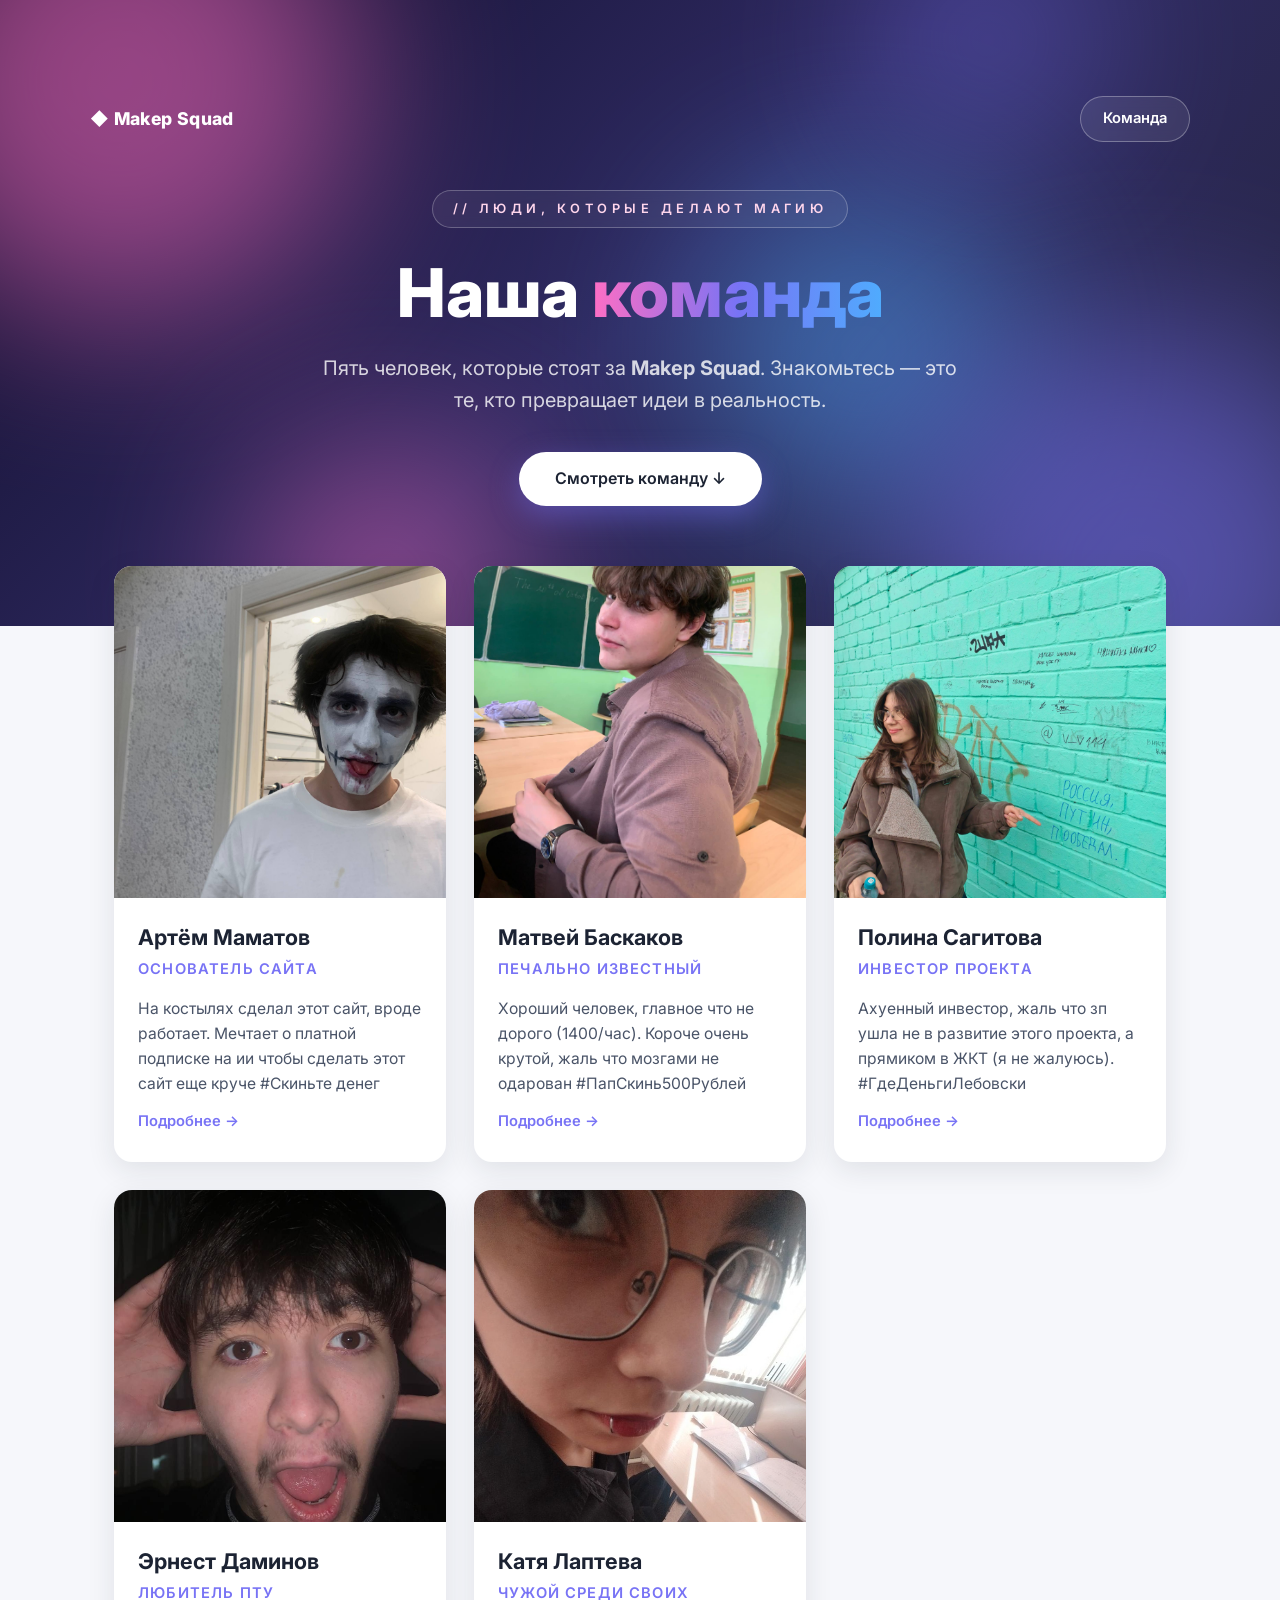
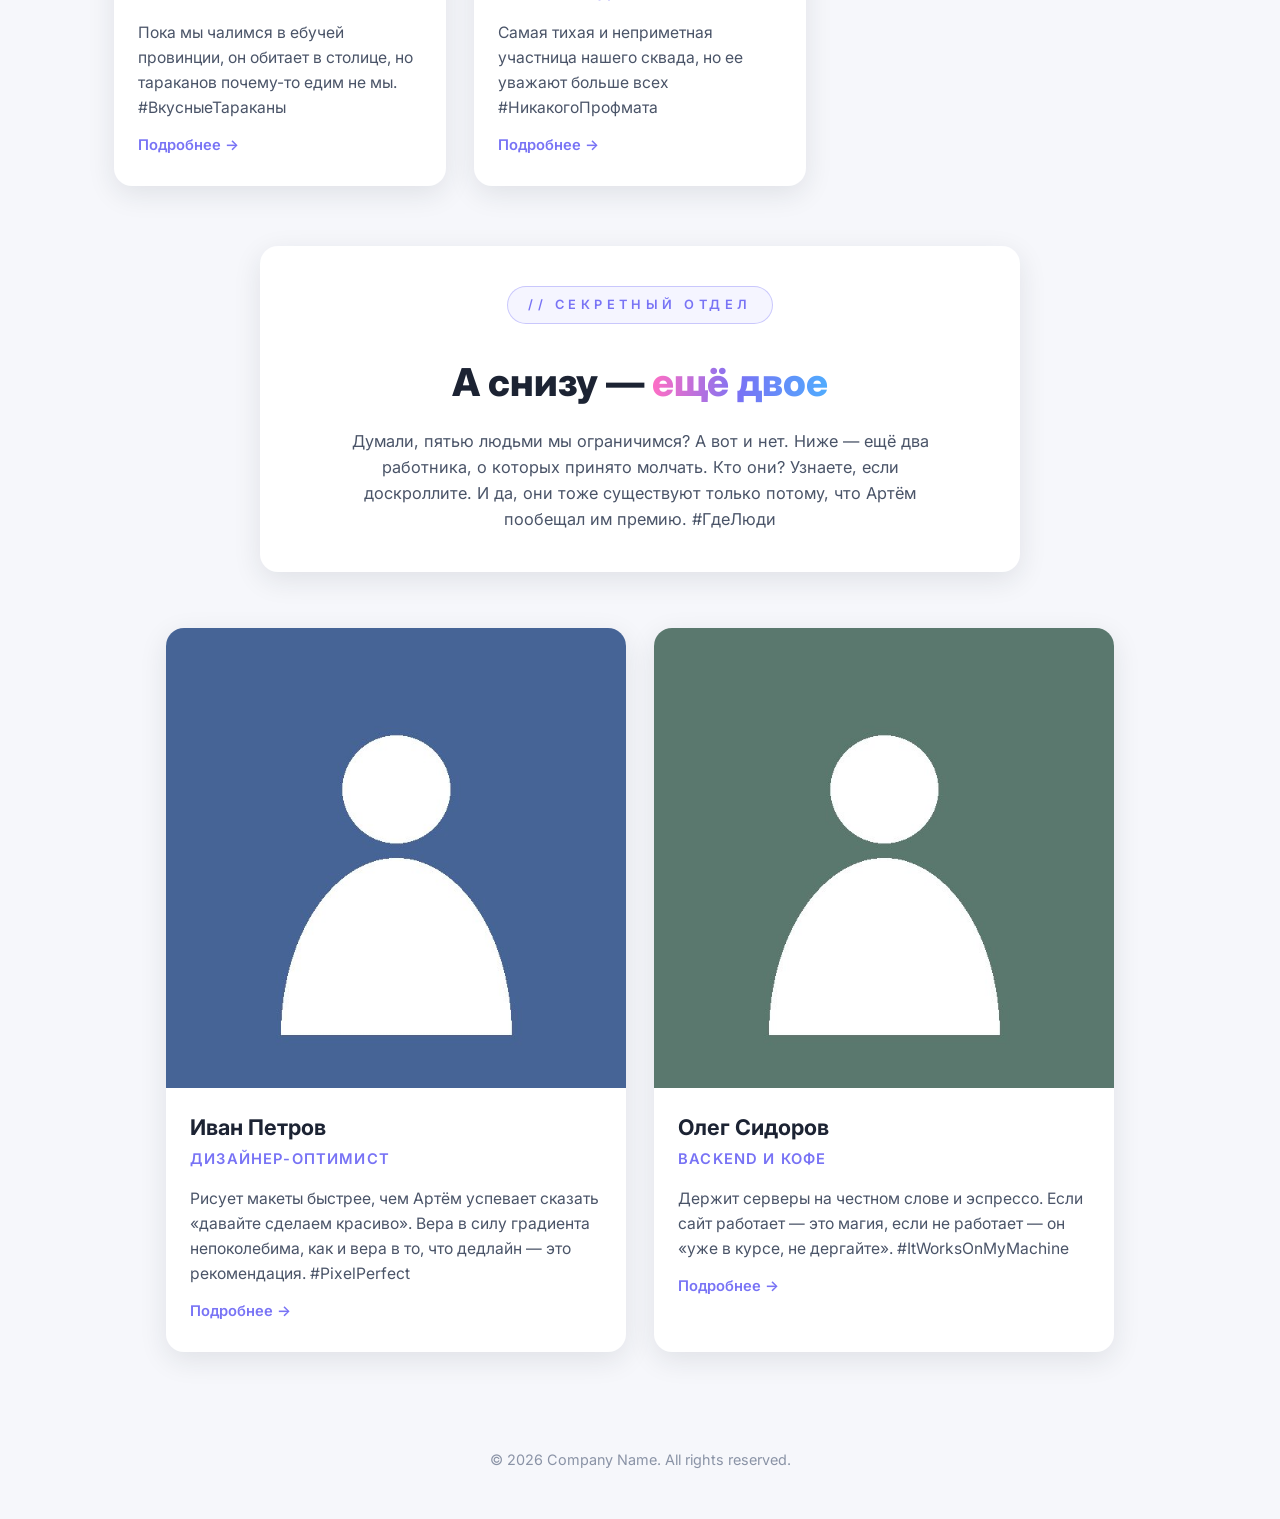
==== commit d5f3ed51: "Add second team block: divider text + 2 new members (person-6, person-7)" ====
--- a/index.html
+++ b/index.html
@@ -204,6 +204,90 @@
 
   </main>
 
+  <!-- ============================================================
+       DIVIDER — кто будет снизу?
+       ▼▼▼ EDIT HERE: текст-уточнение между блоками ▼▼▼
+       ============================================================ -->
+  <section class="team-divider" id="recruits">
+    <p class="hero-kicker">// СЕКРЕТНЫЙ ОТДЕЛ</p>
+    <!-- EDIT: Уточнение, кто будет во втором блоке -->
+    <h2 class="divider-title">А снизу — <em>ещё двое</em></h2>
+    <p class="divider-text">
+      Думали, пятью людьми мы ограничимся? А вот и нет. Ниже&nbsp;— ещё два работника,
+      о которых принято молчать. Кто они? Узнаете, если доскроллите. И да,
+      они тоже существуют только потому, что Артём пообещал им премию. #ГдеЛюди
+    </p>
+    <!-- /EDIT -->
+  </section>
+  <!-- ▲▲▲ END OF EDITABLE AREA — DIVIDER ▲▲▲ -->
+
+  <!-- ============================================================
+       SECOND TEAM BLOCK (ещё два человека)
+       ▼▼▼ EDIT HERE: replace photos + text below ▼▼▼
+       ============================================================ -->
+  <section class="team-grid team-grid-extra" id="team-extra">
+
+    <!-- ============================================================
+         PERSON CARD 6
+         ▼▼▼ EDIT HERE: replace photo + text below ▼▼▼
+         ============================================================ -->
+    <a class="person-card card-link" href="team/person-6.html">
+      <div class="photo-slot">
+        <!-- EDIT: Replace the placeholder image path with your photo,
+             e.g. src="images/ivan.jpg". Keep it inside the images/ folder. -->
+        <img src="images/photo-1.jpg" alt="Photo of Ivan" />
+        <!-- /EDIT -->
+      </div>
+      <div class="info-slot">
+        <!-- EDIT: Name -->
+        <h2 class="name">Иван Петров</h2>
+        <!-- /EDIT -->
+        <!-- EDIT: Job title -->
+        <p class="role">Дизайнер-оптимист</p>
+        <!-- /EDIT -->
+        <!-- EDIT: Description (a few sentences about this person) -->
+        <p class="description">
+          Рисует макеты быстрее, чем Артём успевает сказать «давайте сделаем красиво».
+          Вера в силу градиента непоколебима, как и вера в то, что дедлайн — это рекомендация. #PixelPerfect
+        </p>
+        <!-- /EDIT -->
+        <span class="card-more">Подробнее →</span>
+      </div>
+    </a>
+    <!-- ▲▲▲ END OF EDITABLE AREA — PERSON 6 ▲▲▲ -->
+
+    <!-- ============================================================
+         PERSON CARD 7
+         ▼▼▼ EDIT HERE: replace photo + text below ▼▼▼
+         ============================================================ -->
+    <a class="person-card card-link" href="team/person-7.html">
+      <div class="photo-slot">
+        <!-- EDIT: Replace the placeholder image path with your photo,
+             e.g. src="images/oleg.jpg". Keep it inside the images/ folder. -->
+        <img src="images/photo-2.jpg" alt="Photo of Oleg" />
+        <!-- /EDIT -->
+      </div>
+      <div class="info-slot">
+        <!-- EDIT: Name -->
+        <h2 class="name">Олег Сидоров</h2>
+        <!-- /EDIT -->
+        <!-- EDIT: Job title -->
+        <p class="role">Backend и кофе</p>
+        <!-- /EDIT -->
+        <!-- EDIT: Description (a few sentences about this person) -->
+        <p class="description">
+          Держит серверы на честном слове и эспрессо. Если сайт работает — это магия,
+          если не работает — он «уже в курсе, не дергайте». #ItWorksOnMyMachine
+        </p>
+        <!-- /EDIT -->
+        <span class="card-more">Подробнее →</span>
+      </div>
+    </a>
+    <!-- ▲▲▲ END OF EDITABLE AREA — PERSON 7 ▲▲▲ -->
+
+  </section>
+  <!-- ▲▲▲ END OF EDITABLE AREA — SECOND TEAM BLOCK ▲▲▲ -->
+
   <footer class="site-footer">
     <p>&copy; 2026 <!-- EDIT: Company name -->Company Name<!-- /EDIT -->. All rights reserved.</p>
   </footer>
--- a/css/style.css
+++ b/css/style.css
@@ -260,3 +260,50 @@
   background: rgba(255,255,255,.16);
   box-shadow: 0 8px 24px rgba(255, 110, 196, .3);
 }
+
+/* ---------- DIVIDER (текстовое окно между блоками команды) ---------- */
+.team-divider {
+  max-width: 760px;
+  margin: 0 auto 56px;
+  padding: 40px 32px;
+  text-align: center;
+  background: #fff;
+  border-radius: 18px;
+  box-shadow: 0 8px 28px rgba(28, 35, 51, .10);
+  position: relative;
+}
+.team-divider .hero-kicker {
+  color: #7873f5;
+  border-color: rgba(120, 115, 245, .35);
+  background: rgba(120, 115, 245, .07);
+  backdrop-filter: none;
+}
+.divider-title {
+  font-size: clamp(1.6rem, 4vw, 2.4rem);
+  font-weight: 800;
+  margin-bottom: 14px;
+  color: #1c2333;
+}
+.divider-title em {
+  font-style: normal;
+  background: linear-gradient(90deg, #ff6ec4, #7873f5, #4facfe);
+  -webkit-background-clip: text;
+  background-clip: text;
+  color: transparent;
+}
+.divider-text {
+  color: #4a5468;
+  font-size: 1.02rem;
+  max-width: 620px;
+  margin: 0 auto;
+}
+
+/* ---------- SECOND TEAM BLOCK (ещё двое снизу) ---------- */
+.team-grid-extra {
+  margin-top: 0;
+  grid-template-columns: repeat(auto-fit, minmax(300px, 460px));
+  justify-content: center;
+}
+@media (max-width: 640px) {
+  .team-divider { margin: 0 12px 40px; padding: 32px 20px; }
+}
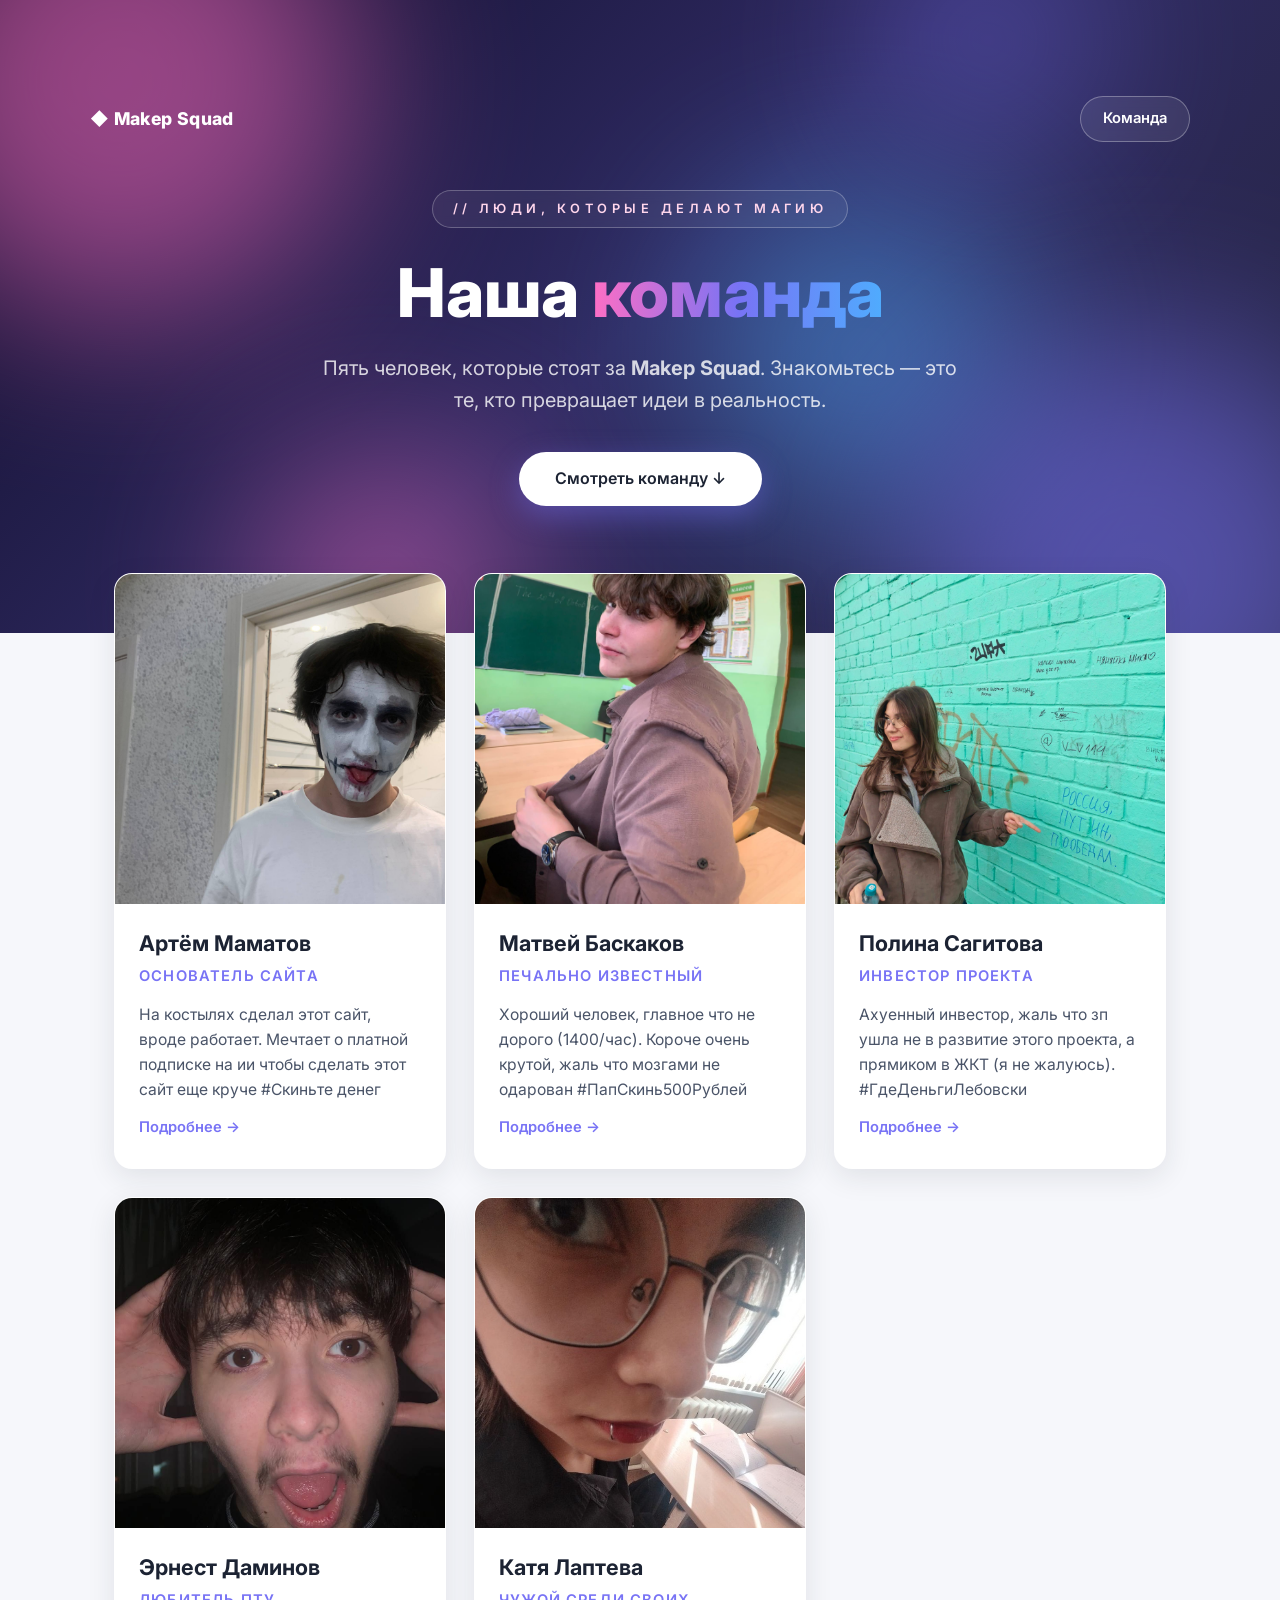
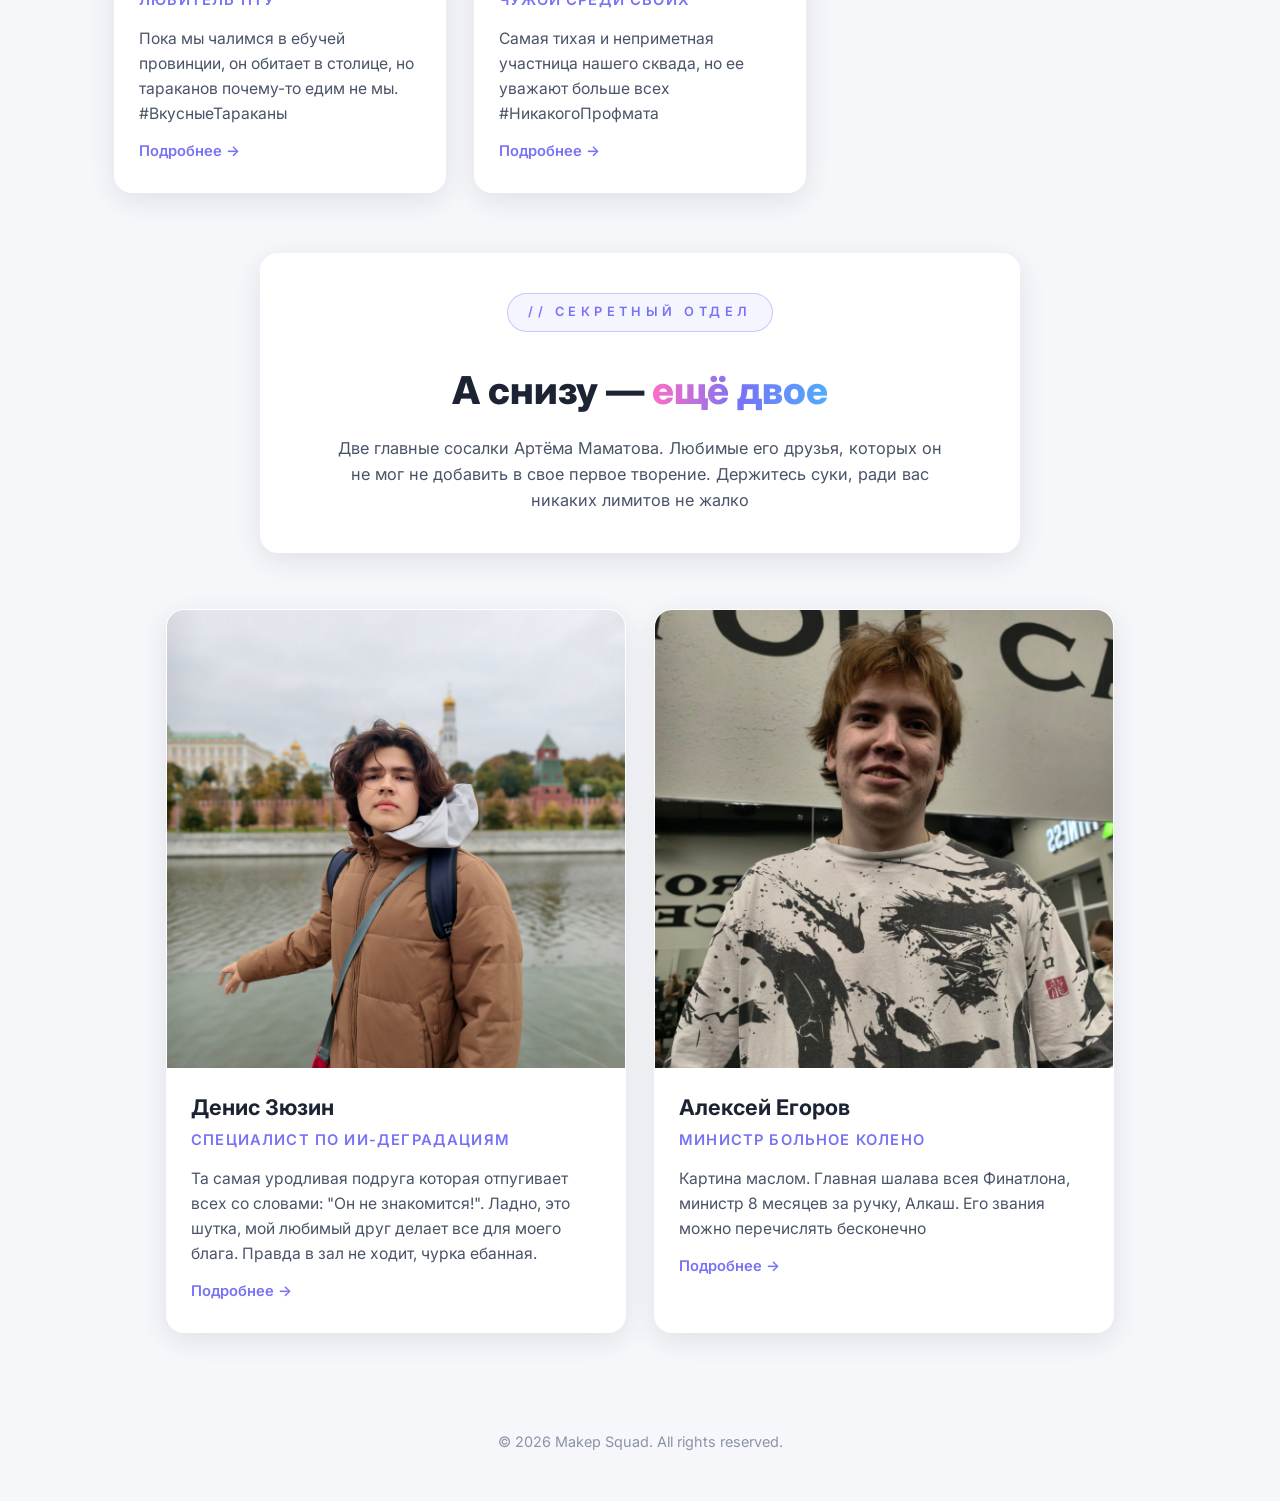
==== commit 34a3db9f: "Update index.html" ====
--- a/index.html
+++ b/index.html
@@ -20,7 +20,7 @@
   <link rel="preconnect" href="https://fonts.gstatic.com" crossorigin />
   <link href="https://fonts.googleapis.com/css2?family=Inter:wght@400;600;800&display=swap" rel="stylesheet" />
 
-  <link rel="stylesheet" href="css/style.css" />
+  <link rel="stylesheet" href="css/style.css?v=2" />
 </head>
 <body>
 
@@ -213,9 +213,7 @@
     <!-- EDIT: Уточнение, кто будет во втором блоке -->
     <h2 class="divider-title">А снизу — <em>ещё двое</em></h2>
     <p class="divider-text">
-      Думали, пятью людьми мы ограничимся? А вот и нет. Ниже&nbsp;— ещё два работника,
-      о которых принято молчать. Кто они? Узнаете, если доскроллите. И да,
-      они тоже существуют только потому, что Артём пообещал им премию. #ГдеЛюди
+      Две главные сосалки Артёма Маматова. Любимые его друзья, которых он не мог не добавить в свое первое творение. Держитесь суки, ради вас никаких лимитов не жалко
     </p>
     <!-- /EDIT -->
   </section>
@@ -235,20 +233,20 @@
       <div class="photo-slot">
         <!-- EDIT: Replace the placeholder image path with your photo,
              e.g. src="images/ivan.jpg". Keep it inside the images/ folder. -->
-        <img src="images/photo-1.jpg" alt="Photo of Ivan" />
-        <!-- /EDIT -->
-      </div>
-      <div class="info-slot">
-        <!-- EDIT: Name -->
-        <h2 class="name">Иван Петров</h2>
-        <!-- /EDIT -->
-        <!-- EDIT: Job title -->
-        <p class="role">Дизайнер-оптимист</p>
+        <img src="images/denis3.jpg" alt="Photo of denis" />
+        <!-- /EDIT -->
+      </div>
+      <div class="info-slot">
+        <!-- EDIT: Name -->
+        <h2 class="name">Денис Зюзин</h2>
+        <!-- /EDIT -->
+        <!-- EDIT: Job title -->
+        <p class="role">Специалист по ИИ-деградациям</p>
         <!-- /EDIT -->
         <!-- EDIT: Description (a few sentences about this person) -->
         <p class="description">
-          Рисует макеты быстрее, чем Артём успевает сказать «давайте сделаем красиво».
-          Вера в силу градиента непоколебима, как и вера в то, что дедлайн — это рекомендация. #PixelPerfect
+          Та самая уродливая подруга которая отпугивает всех со словами: "Он не знакомится!".
+          Ладно, это шутка, мой любимый друг делает все для моего блага. Правда в зал не ходит, чурка ебанная.
         </p>
         <!-- /EDIT -->
         <span class="card-more">Подробнее →</span>
@@ -264,20 +262,19 @@
       <div class="photo-slot">
         <!-- EDIT: Replace the placeholder image path with your photo,
              e.g. src="images/oleg.jpg". Keep it inside the images/ folder. -->
-        <img src="images/photo-2.jpg" alt="Photo of Oleg" />
-        <!-- /EDIT -->
-      </div>
-      <div class="info-slot">
-        <!-- EDIT: Name -->
-        <h2 class="name">Олег Сидоров</h2>
-        <!-- /EDIT -->
-        <!-- EDIT: Job title -->
-        <p class="role">Backend и кофе</p>
+        <img src="images/leha1.jpg" alt="Photo of Oleg" />
+        <!-- /EDIT -->
+      </div>
+      <div class="info-slot">
+        <!-- EDIT: Name -->
+        <h2 class="name">Алексей Егоров</h2>
+        <!-- /EDIT -->
+        <!-- EDIT: Job title -->
+        <p class="role">Министр больное колено</p>
         <!-- /EDIT -->
         <!-- EDIT: Description (a few sentences about this person) -->
         <p class="description">
-          Держит серверы на честном слове и эспрессо. Если сайт работает — это магия,
-          если не работает — он «уже в курсе, не дергайте». #ItWorksOnMyMachine
+          Картина маслом. Главная шалава всея Финатлона, министр 8 месяцев за ручку, Алкаш. Его звания можно перечислять бесконечно
         </p>
         <!-- /EDIT -->
         <span class="card-more">Подробнее →</span>
@@ -289,7 +286,7 @@
   <!-- ▲▲▲ END OF EDITABLE AREA — SECOND TEAM BLOCK ▲▲▲ -->
 
   <footer class="site-footer">
-    <p>&copy; 2026 <!-- EDIT: Company name -->Company Name<!-- /EDIT -->. All rights reserved.</p>
+    <p>&copy; 2026 <!-- EDIT: Company name -->Makep Squad<!-- /EDIT -->. All rights reserved.</p>
   </footer>
 
 </body>
--- a/css/style.css
+++ b/css/style.css
@@ -12,7 +12,8 @@
 }
 
 /* ---------- HERO HEADER (creative) ---------- */
-.hero {
+.hero,
+.person-hero {
   position: relative;
   overflow: hidden;
   padding: 96px 24px 120px;
@@ -23,7 +24,9 @@
 
 /* soft glowing blobs */
 .hero::before,
-.hero::after {
+.hero::after,
+.person-hero::before,
+.person-hero::after {
   content: "";
   position: absolute;
   width: 480px;
@@ -197,7 +200,8 @@
 .blob-3 { width: 200px; height: 200px; background: #7873f5; top: -60px; right: 15%; animation-delay: -5s; }
 
 @media (prefers-reduced-motion: reduce) {
-  .blob, .hero::before, .hero::after { animation: none; }
+  .blob, .hero::before, .hero::after,
+  .person-hero::before, .person-hero::after { animation: none; }
 }
 
 @media (max-width: 640px) {
@@ -227,7 +231,17 @@
   overflow: hidden;
   box-shadow: 0 8px 28px rgba(28, 35, 51, .10);
 }
-.person-photo img { width: 100%; aspect-ratio: 1/1; object-fit: cover; display: block; }
+/* Защита от "фото на весь экран": картинка никогда не вылезет за карточку,
+   даже если CSS ещё не прогрузился или файл кэширован браузером. */
+.person-photo img {
+  display: block;
+  width: 100%;
+  max-width: 100%;
+  height: auto;
+  max-height: 420px;
+  aspect-ratio: 1 / 1;
+  object-fit: cover;
+}
 .person-facts {
   background: #fff;
   border-radius: 18px;
@@ -307,3 +321,369 @@
 @media (max-width: 640px) {
   .team-divider { margin: 0 12px 40px; padding: 32px 20px; }
 }
+
+/* ---------- PERSON SUBPAGE (hero photo + bio + gallery + mini-cards) ----------
+   Стили ниже написаны ПОД разметку person-*.html — сами HTML-файлы менять не нужно.
+   -------------------------------------------------------------------------- */
+body.subpage { background: #f6f7fb; }
+
+/* Верхняя панель на подстраницах: <nav class="sub-nav hero-nav"> вне hero,
+   поэтому делаем её тёмной плашкой в стиле шапки сайта. */
+/* FIX: панель была ограничена max-width и «дырявая» — по краям экрана
+   просвечивал белый фон. Теперь она во всю ширину, sticky, с тенью
+   и анимированной градиентной полоской снизу (в тон hero-strip). */
+.sub-nav {
+  position: sticky;
+  top: 0;
+  z-index: 50;
+  display: flex;
+  align-items: center;
+  justify-content: space-between;
+  gap: 16px;
+  width: 100%;
+  padding: 16px max(24px, calc((100% - 1100px) / 2));
+  background: linear-gradient(135deg, #0f0c29 0%, #302b63 50%, #24243e 100%);
+  box-shadow: 0 6px 24px rgba(15, 12, 41, .35);
+}
+.sub-nav::after {
+  content: "";
+  position: absolute;
+  left: 0; right: 0; bottom: 0;
+  height: 3px;
+  background: linear-gradient(90deg, #ff6ec4, #7873f5, #4facfe, #ff6ec4);
+  background-size: 300% 100%;
+  animation: slide 8s linear infinite;
+}
+.sub-nav .logo {
+  color: #fff;
+  font-weight: 800;
+  font-size: 1.1rem;
+  text-decoration: none;
+  display: inline-flex;
+  align-items: center;
+  gap: .45em;
+  transition: transform .25s ease;
+}
+.sub-nav .logo:hover { transform: translateX(-2px); }
+/* ромб-иконка логотипа — с собственной «изюминкой»: мягкое свечение */
+.sub-nav .logo::first-letter {
+  color: #ff6ec4;
+  text-shadow: 0 0 12px rgba(255, 110, 196, .8);
+}
+@media (max-width: 640px) {
+  .sub-nav { padding: 12px 16px; }
+  .sub-nav .logo { font-size: 1rem; }
+  .sub-nav .hero-btn-ghost { padding: 8px 16px; font-size: .85rem; }
+}
+
+/* Шапка человека: тёмный градиент + белая «карточка» с фото и текстом,
+   чтобы имя/подпись не сливались с фоном и блобами. */
+header.person-hero { text-align: left; padding: 64px 24px 84px; }
+
+.person-hero-inner {
+  position: relative;
+  z-index: 1;
+  max-width: 900px;
+  margin: 0 auto;
+  display: grid;
+  grid-template-columns: minmax(220px, 300px) 1fr;
+  gap: 40px;
+  align-items: center;
+  text-align: left;
+  background: #fff;
+  border-radius: 22px;
+  padding: 36px;
+  box-shadow: 0 18px 50px rgba(0, 0, 0, .35);
+  color: #1c2333;
+}
+.person-hero-photo {
+  border-radius: 16px;
+  overflow: hidden;
+  box-shadow: 0 10px 30px rgba(28, 35, 51, .18);
+  background: #f6f7fb;
+}
+.person-hero-photo img {
+  display: block;
+  width: 100%;
+  max-width: 100%;
+  height: auto;
+  max-height: 320px;
+  aspect-ratio: 1 / 1;
+  object-fit: cover;
+}
+.person-hero-info { color: #1c2333; }
+.person-name { font-size: clamp(2rem, 5vw, 3rem); font-weight: 800; line-height: 1.15; margin-bottom: 10px; color: #1c2333; }
+.person-name em {
+  font-style: normal;
+  background: linear-gradient(90deg, #ff6ec4, #7873f5, #4facfe);
+  -webkit-background-clip: text;
+  background-clip: text;
+  color: transparent;
+}
+.person-tagline { color: #4a5468; font-size: 1.05rem; margin-top: 6px; }
+/* kicker внутри белой карточки — светлая версия вместо «стеклянной» */
+.person-hero-info .hero-kicker {
+  color: #7873f5;
+  border-color: rgba(120, 115, 245, .35);
+  background: rgba(120, 115, 245, .07);
+  backdrop-filter: none;
+  margin-bottom: 18px;
+}
+.person-hero-info .role { margin-bottom: 6px; }
+
+.person-main { max-width: 1000px; margin: 0 auto; padding: 56px 24px 40px; }
+.bio-block, .gallery-block, .other-team {
+  background: #fff;
+  border-radius: 18px;
+  padding: 32px 34px;
+  box-shadow: 0 8px 28px rgba(28, 35, 51, .10);
+  border: 1px solid #e7eaf3;
+  margin-bottom: 44px;
+}
+.section-title {
+  font-size: 1.5rem;
+  font-weight: 800;
+  margin-bottom: 20px;
+  padding-bottom: 12px;
+  border-bottom: 2px solid transparent;
+  border-image: linear-gradient(90deg, #ff6ec4, #7873f5, #4facfe) 1;
+}
+.section-title em {
+  font-style: normal;
+  background: linear-gradient(90deg, #ff6ec4, #7873f5);
+  -webkit-background-clip: text;
+  background-clip: text;
+  color: transparent;
+}
+.bio-block p { color: #4a5468; margin-bottom: 14px; }
+.bio-block .hashtag { color: #7873f5; font-weight: 600; }
+
+.gallery-grid {
+  display: grid;
+  grid-template-columns: repeat(auto-fit, minmax(220px, 1fr));
+  gap: 20px;
+}
+.gallery-item { margin: 0; }
+.gallery-item img {
+  display: block;
+  width: 100%;
+  max-width: 100%;
+  height: auto;
+  aspect-ratio: 4 / 3;
+  object-fit: cover;
+  border-radius: 14px;
+}
+.gallery-item figcaption { color: #8a93a6; font-size: .88rem; margin-top: 8px; text-align: center; }
+
+.mini-grid {
+  display: grid;
+  grid-template-columns: repeat(auto-fit, minmax(140px, 1fr));
+  gap: 18px;
+}
+.mini-card {
+  display: block;
+  background: #f6f7fb;
+  border-radius: 14px;
+  overflow: hidden;
+  text-decoration: none;
+  color: #1c2333;
+  font-weight: 600;
+  font-size: .92rem;
+  text-align: center;
+  padding-bottom: 12px;
+  transition: transform .25s ease, box-shadow .25s ease;
+  box-shadow: 0 4px 14px rgba(28, 35, 51, .08);
+}
+.mini-card:hover { transform: translateY(-4px); box-shadow: 0 12px 28px rgba(120, 115, 245, .22); }
+.mini-card img {
+  display: block;
+  width: 100%;
+  max-width: 100%;
+  height: auto;
+  aspect-ratio: 1 / 1;
+  object-fit: cover;
+  margin-bottom: 10px;
+}
+.back-line { text-align: center; margin-top: 22px; }
+.back-line a { color: #7873f5; font-weight: 600; text-decoration: none; }
+.back-line a:hover { text-decoration: underline; }
+
+@media (max-width: 760px) {
+  .person-hero-inner { grid-template-columns: 1fr; text-align: center; padding: 24px; }
+  .person-hero-photo { margin: 0 auto; max-width: 260px; }
+  .bio-block, .gallery-block, .other-team { padding: 24px 20px; }
+}
+
+/* ---------- FINAL ROBUSTNESS (гарантированные правила в конце файла) ----------
+   Даже если браузер показывает частично кэшированный/обрезанный CSS,
+   эти правила не дадут секциям слипаться, а тексту — стать нечитабельным. */
+.person-hero-inner > * { min-width: 0; }
+.person-main section + section { margin-top: 8px; }
+.bio-block p, .bio-block .hashtag { color: #4a5468; }
+.bio-block .hashtag { color: #7873f5; font-weight: 700; margin-bottom: 0; }
+img { max-width: 100%; height: auto; }
+
+/* ============================================================
+   ИЗЮМИНКИ ✨ — мелкие анимации и эффекты по всему сайту
+   ============================================================ */
+
+/* Логотип на главной: ромб плавно «дышит» неоновым свечением */
+.hero-nav .logo { transition: text-shadow .3s ease; }
+.hero-nav .logo:hover { text-shadow: 0 0 18px rgba(255, 110, 196, .9); }
+
+/* Карточки команды: лёгкий 3D-наклон + градиентная рамка при наведении */
+.person-card,
+.mini-card { will-change: transform; }
+.person-card { border: 1px solid transparent; transition: transform .3s ease, box-shadow .3s ease, border-color .3s ease; }
+.person-card:hover { border-color: rgba(120, 115, 245, .45); }
+
+/* Фото в карточках медленно «дышат» (лёгкий зум) */
+.photo-slot { overflow: hidden; }
+.photo-slot img { transition: transform .6s cubic-bezier(.22, 1, .36, 1); }
+.person-card:hover .photo-slot img { transform: scale(1.06); }
+
+/* Кнопки: переливающийся градиент при наведении */
+.hero-btn { position: relative; overflow: hidden; }
+.hero-btn::before {
+  content: "";
+  position: absolute;
+  top: 0; left: -80%;
+  width: 50%; height: 100%;
+  background: linear-gradient(120deg, transparent, rgba(255,255,255,.5), transparent);
+  transform: skewX(-20deg);
+  transition: left .5s ease;
+  pointer-events: none;
+}
+.hero-btn:hover::before { left: 130%; }
+
+/* Заголовки секций: анимированное градиентное подчёркивание */
+.section-title { position: relative; border-bottom: none; padding-bottom: 12px; }
+.section-title::after {
+  content: "";
+  position: absolute;
+  left: 0; bottom: 0;
+  height: 3px; width: 100%;
+  border-radius: 3px;
+  background: linear-gradient(90deg, #ff6ec4, #7873f5, #4facfe);
+  background-size: 200% 100%;
+  animation: slide 6s linear infinite;
+}
+
+/* Белая карточка шапки человека: мягкая радужная кромка при наведении */
+.person-hero-inner {
+  border: 1px solid rgba(255, 255, 255, .6);
+  transition: box-shadow .4s ease, transform .4s ease;
+}
+.person-hero-inner:hover {
+  box-shadow: 0 18px 60px rgba(120, 115, 245, .35);
+  transform: translateY(-3px);
+}
+
+/* Галерея: фото чуть приподнимаются и теплеют по тону */
+.gallery-item img { transition: transform .35s ease, filter .35s ease, box-shadow .35s ease; }
+.gallery-item:hover img {
+  transform: translateY(-4px) rotate(-.6deg);
+  filter: saturate(1.15);
+  box-shadow: 0 14px 30px rgba(28, 35, 51, .18);
+}
+
+/* Хэштеги: превращаются в «пилюли» с подсветкой */
+.hashtag {
+  display: inline-block;
+  background: rgba(120, 115, 245, .08);
+  border-radius: 999px;
+  padding: 2px 10px;
+  margin: 2px 2px;
+  transition: background .25s ease, color .25s ease;
+}
+.hashtag:hover { background: rgba(255, 110, 196, .15); color: #e0489c; }
+
+/* Тонкий анимированный градиентный скроллбар (WebKit) */
+::-webkit-scrollbar { width: 10px; }
+::-webkit-scrollbar-track { background: #eceef7; }
+::-webkit-scrollbar-thumb {
+  border-radius: 999px;
+  background: linear-gradient(180deg, #ff6ec4, #7873f5, #4facfe);
+}
+
+/* Выделение текста — в фирменных цветах */
+::selection { background: rgba(255, 110, 196, .35); color: #1c2333; }
+
+/* Уважение к prefers-reduced-motion: отключаем новые анимации */
+@media (prefers-reduced-motion: reduce) {
+  .sub-nav::after, .section-title::after { animation: none; }
+  .hero-btn::before { display: none; }
+  .person-card:hover .photo-slot img,
+  .gallery-item:hover img,
+  .person-hero-inner:hover { transform: none; }
+}
+
+/* ---------- PERSON 6/7: SUPERPOWERS + SERVER STATUS ---------- */
+.superpowers-block,
+.status-block {
+  max-width: 900px;
+  margin: 0 auto;
+  padding: 40px 32px;
+}
+.stat-row {
+  display: grid;
+  grid-template-columns: repeat(auto-fit, minmax(200px, 1fr));
+  gap: 18px;
+}
+.stat-card {
+  background: #fff;
+  border: 1px solid rgba(28, 35, 51, .07);
+  border-radius: 18px;
+  padding: 26px 18px;
+  text-align: center;
+  box-shadow: 0 8px 22px rgba(28, 35, 51, .06);
+  transition: transform .3s ease, box-shadow .3s ease;
+}
+.stat-card:hover {
+  transform: translateY(-5px) scale(1.02);
+  box-shadow: 0 16px 34px rgba(120, 115, 245, .18);
+}
+.stat-num {
+  display: block;
+  font-size: 2.6rem;
+  font-weight: 800;
+  background: linear-gradient(90deg, #ff6ec4, #7873f5);
+  -webkit-background-clip: text;
+  background-clip: text;
+  color: transparent;
+}
+.stat-label { color: #8a93a6; font-size: .9rem; }
+
+.status-list { list-style: none; padding: 0; margin: 0; }
+.status-list li {
+  display: flex;
+  align-items: center;
+  gap: 12px;
+  padding: 12px 16px;
+  border-radius: 12px;
+  background: #fff;
+  border: 1px solid rgba(28, 35, 51, .06);
+  margin-bottom: 10px;
+  transition: transform .25s ease, box-shadow .25s ease;
+}
+.status-list li:hover {
+  transform: translateX(6px);
+  box-shadow: 0 6px 18px rgba(28, 35, 51, .08);
+}
+.dot {
+  width: 12px; height: 12px;
+  border-radius: 50%;
+  flex-shrink: 0;
+  animation: dotPulse 2s infinite;
+}
+.dot-ok   { background: #2ecc71; box-shadow: 0 0 8px rgba(46,204,113,.6); }
+.dot-warn { background: #f1c40f; box-shadow: 0 0 8px rgba(241,196,15,.6); }
+.dot-bad  { background: #e74c3c; box-shadow: 0 0 8px rgba(231,76,60,.6); }
+@keyframes dotPulse {
+  0%, 100% { opacity: 1; transform: scale(1); }
+  50%      { opacity: .55; transform: scale(.82); }
+}
+@media (prefers-reduced-motion: reduce) {
+  .stat-card:hover, .status-list li:hover { transform: none; }
+  .dot { animation: none; }
+}
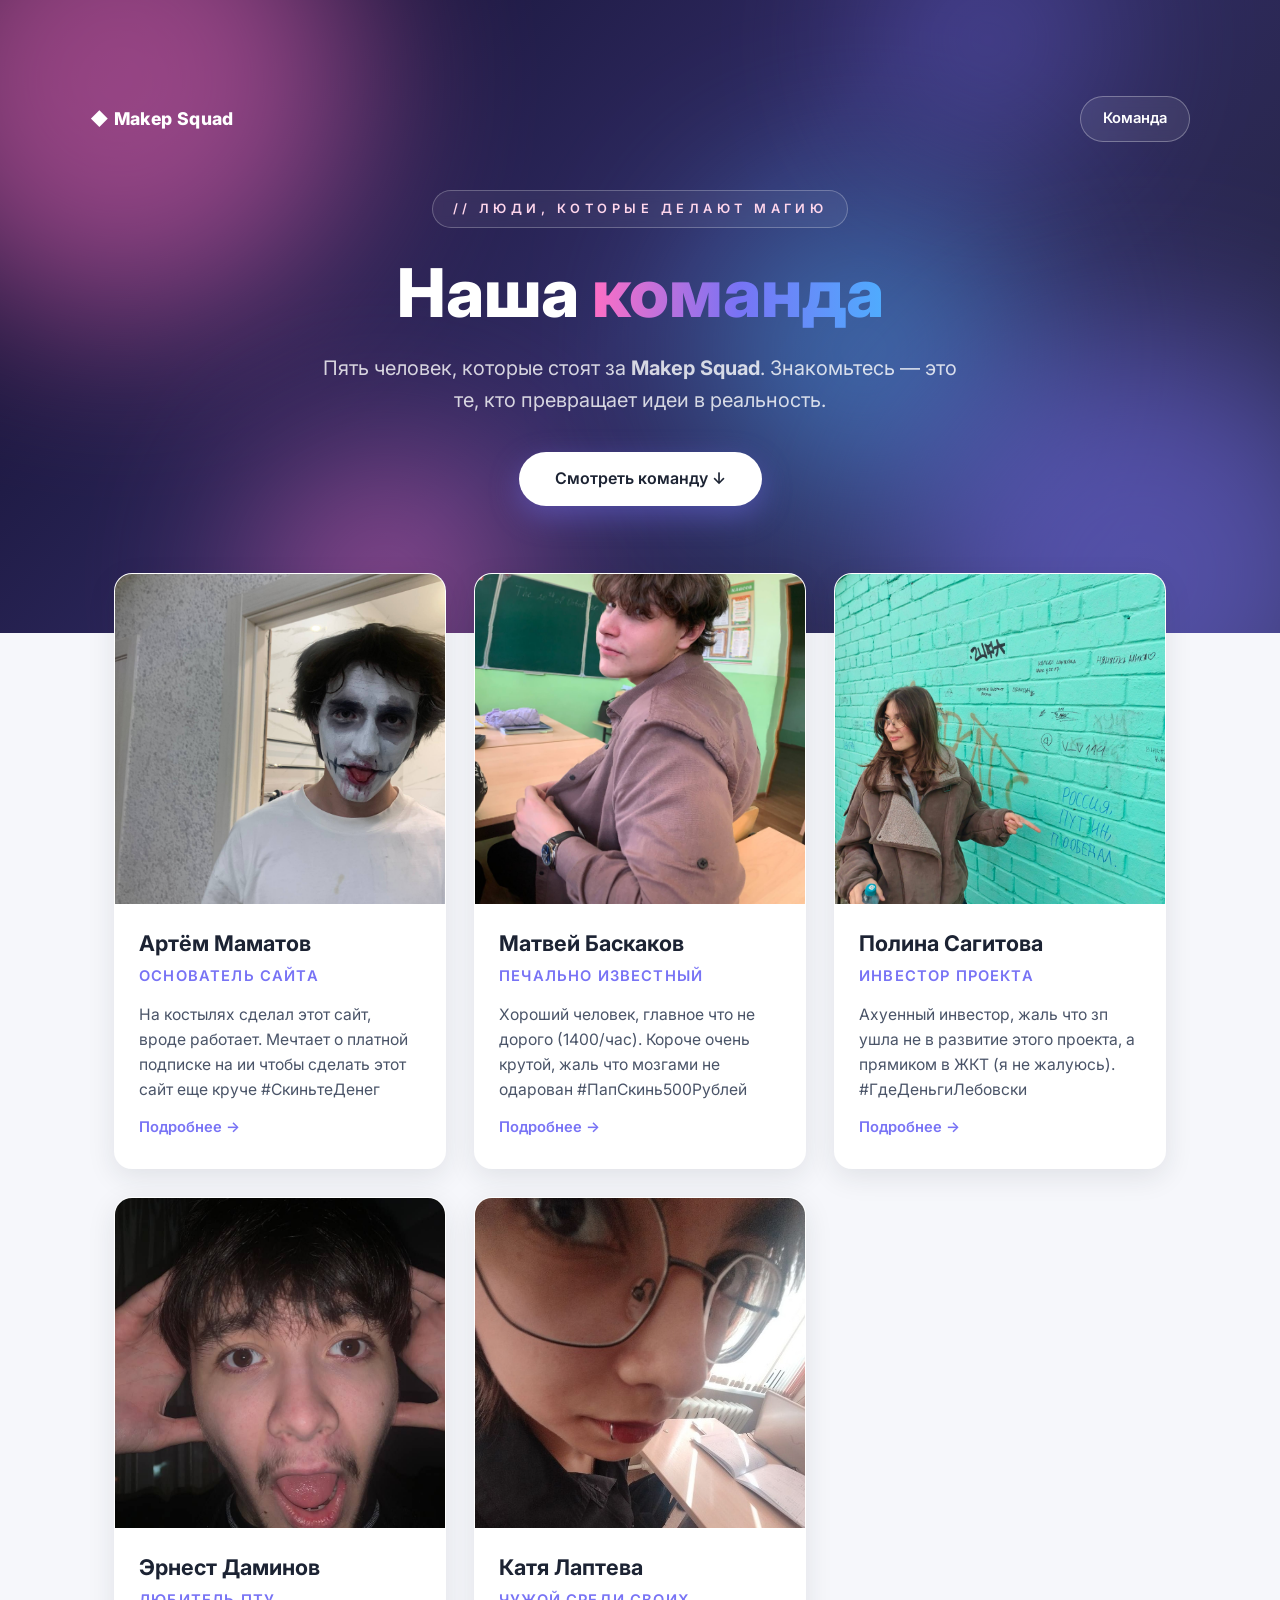
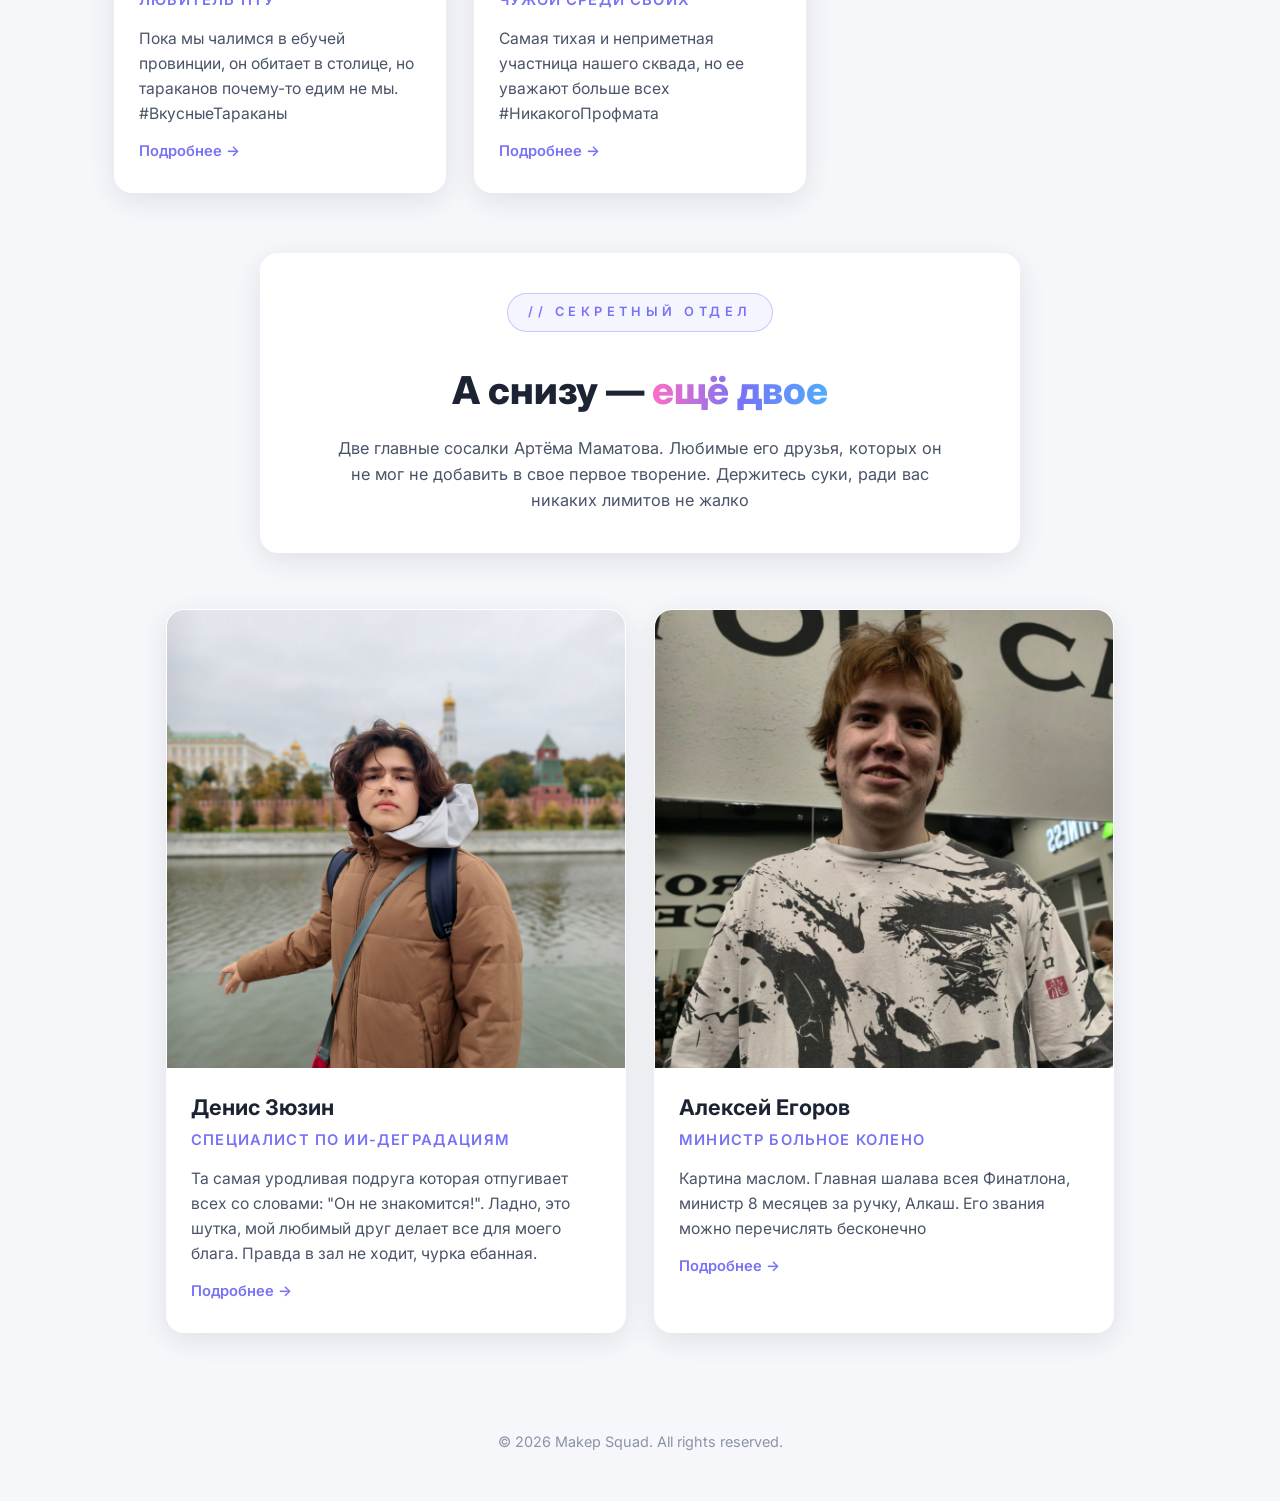
==== commit 68eec02a: "Update index.html" ====
--- a/index.html
+++ b/index.html
@@ -86,7 +86,7 @@
         <!-- /EDIT -->
         <!-- EDIT: Description (a few sentences about this person) -->
         <p class="description">
-          На костылях сделал этот сайт, вроде работает. Мечтает о платной подписке на ии чтобы сделать этот сайт еще круче #Скиньте денег
+          На костылях сделал этот сайт, вроде работает. Мечтает о платной подписке на ии чтобы сделать этот сайт еще круче #СкиньтеДенег
         </p>
         <!-- /EDIT -->
         <span class="card-more">Подробнее →</span>
